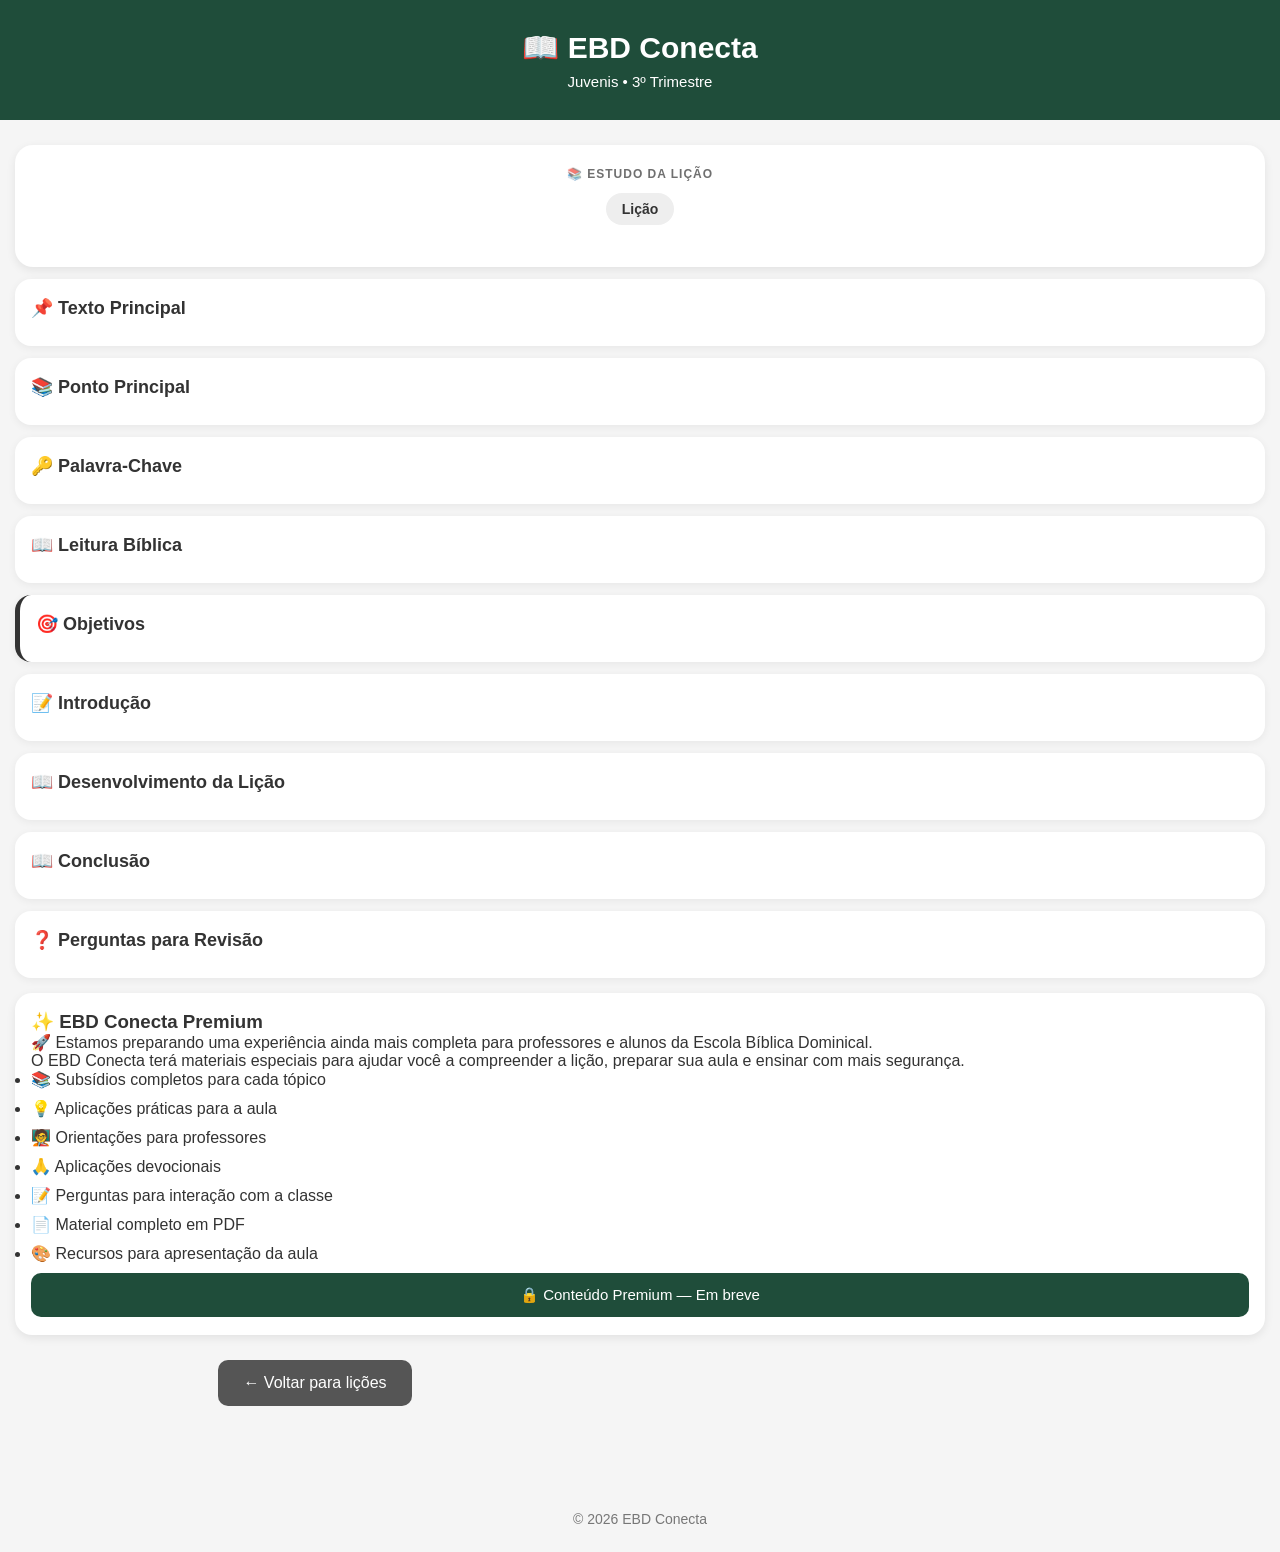
==== juvenis.html @ 4eb7d63c "Adiciona página exclusiva para Juvenis" ====
<!DOCTYPE html>
<html lang="pt-BR">

<head>

    <meta charset="UTF-8">

    <meta name="viewport"
          content="width=device-width, initial-scale=1.0">

    <title>EBD Conecta - Juvenis</title>

    <link rel="stylesheet" href="style.css">

</head>

<body>

<header>

    <h1>📖 EBD Conecta</h1>

    <p>
        <span id="classeLicao">Juvenis</span>
        •
        <span id="trimestreLicao">3º Trimestre</span>
    </p>

</header>

<main>

    <section class="cabecalho-licao">

        <div class="numero-destaque">

            <span id="numeroLicao">
                Lição
            </span>

        </div>

        <h2 id="tituloLicao">
        </h2>

    </section>


    <section class="bloco-licao">

        <h3 id="tituloTexto">
            📌 Texto Principal
        </h3>

        <p id="textoPrincipal"></p>

    </section>


    <section class="bloco-licao">

        <h3 id="tituloResumo">
            📚 Ponto Principal
        </h3>

        <p id="resumoLicao"></p>

    </section>


    <section class="bloco-licao">

        <h3>
            🔑 Palavra-Chave
        </h3>

        <p id="palavraChave"></p>

    </section>


    <section class="bloco-licao">

        <h3>
            📖 Leitura Bíblica
        </h3>

        <p id="leituraBiblica"></p>

    </section>


    <section class="bloco-licao">

        <h3>
            🎯 Objetivos
        </h3>

        <div id="objetivos"></div>

    </section>


    <section class="bloco-licao">

        <h3>
            📝 Introdução
        </h3>

        <p id="introducao"></p>

    </section>


    <section class="bloco-licao">

        <h3>
            📖 Desenvolvimento da Lição
        </h3>

        <div id="desenvolvimento"></div>

    </section>


    <section class="bloco-licao">

        <h3>
            📖 Conclusão
        </h3>

        <p id="conclusao"></p>

    </section>


    <section class="bloco-licao">

        <h3>
            ❓ Perguntas para Revisão
        </h3>

        <div id="perguntas"></div>

    </section>


    <section class="premium">

        <h3>
            ✨ EBD Conecta Premium
        </h3>

        <p>
            🚀 Estamos preparando uma experiência ainda mais completa
            para professores e alunos da Escola Bíblica Dominical.
        </p>

        <p>
            O EBD Conecta terá materiais especiais para ajudar você
            a compreender a lição, preparar sua aula e ensinar com
            mais segurança.
        </p>

        <ul>

            <li>📚 Subsídios completos para cada tópico</li>
            <li>💡 Aplicações práticas para a aula</li>
            <li>🧑‍🏫 Orientações para professores</li>
            <li>🙏 Aplicações devocionais</li>
            <li>📝 Perguntas para interação com a classe</li>
            <li>📄 Material completo em PDF</li>
            <li>🎨 Recursos para apresentação da aula</li>

        </ul>

        <button disabled>
            🔒 Conteúdo Premium — Em breve
        </button>

    </section>


    <div class="voltar">

        <button onclick="voltarListaLicoes()">
            ← Voltar para lições
        </button>

    </div>

</main>


<footer>

    <p>
        © 2026 EBD Conecta
    </p>

</footer>


<script src="dados-licoes.js"></script>


<script>

const parametros =
    new URLSearchParams(
        window.location.search
    );

const trimestre =
    parametros.get("trimestre");

const numero =
    parametros.get("licao");


const classe =
    "juvenis";


const licao =
    licoes[classe] &&
    licoes[classe][trimestre] &&
    licoes[classe][trimestre][numero];


if (!licao) {

    alert(
        "A lição não foi encontrada."
    );

} else {

    document.getElementById(
        "trimestreLicao"
    ).textContent =
        trimestre + "º Trimestre";


    document.getElementById(
        "numeroLicao"
    ).textContent =
        licao.numero || "Lição " + numero;


    document.getElementById(
        "tituloLicao"
    ).textContent =
        licao.titulo || "";


    document.getElementById(
        "textoPrincipal"
    ).textContent =
        licao.textoPrincipal || "";


    document.getElementById(
        "resumoLicao"
    ).textContent =
        licao.pontoPrincipal || "";


    document.getElementById(
        "palavraChave"
    ).textContent =
        licao.palavraChave || "";


    document.getElementById(
        "leituraBiblica"
    ).textContent =
        licao.leituraBiblica || "";


    const objetivos =
        document.getElementById(
            "objetivos"
        );

    objetivos.innerHTML = "";


    if (
        Array.isArray(licao.objetivos)
    ) {

        licao.objetivos.forEach(
            function(objetivo) {

                const p =
                    document.createElement("p");

                p.textContent =
                    objetivo;

                objetivos.appendChild(p);

            }
        );

    }


    document.getElementById(
        "introducao"
    ).textContent =
        licao.introducao || "";


    document.getElementById(
        "conclusao"
    ).textContent =
        licao.conclusao || "";


    const desenvolvimento =
        document.getElementById(
            "desenvolvimento"
        );

    desenvolvimento.innerHTML = "";


    if (
    Array.isArray(
        licao.desenvolvimento
    )
) {

    licao.desenvolvimento.forEach(
        function(secao) {

            const bloco =
                document.createElement("div");

            bloco.className =
                "topico-aprender";


            const tituloSecao =
                document.createElement("h3");

            tituloSecao.textContent =
                secao.titulo || "";

            bloco.appendChild(
                tituloSecao
            );


            if (secao.introducao) {

                const introducao =
                    document.createElement("p");

                introducao.textContent =
                    secao.introducao;

                bloco.appendChild(
                    introducao
                );

            }


            if (
                Array.isArray(
                    secao.topicos
                )
            ) {

                secao.topicos.forEach(
                    function(topico) {

                        const divTopico =
                            document.createElement("div");

                        divTopico.className =
                            "topico-aprender";


                        const tituloTopico =
                            document.createElement("h4");

                        tituloTopico.textContent =
                            topico.titulo || "";

                        divTopico.appendChild(
                            tituloTopico
                        );


                        if (topico.texto) {

                            const texto =
                                document.createElement("p");

                            texto.textContent =
                                topico.texto;

                            divTopico.appendChild(
                                texto
                            );

                        }


                        if (topico.aplicacao) {

                            const aplicacao =
                                document.createElement("p");

                            aplicacao.textContent =
                                "🎯 Aplicação: " +
                                topico.aplicacao;

                            divTopico.appendChild(
                                aplicacao
                            );

                        }


                        if (topico.destaque) {

                            const destaque =
                                document.createElement("p");

                            destaque.textContent =
                                "💡 " +
                                topico.destaque;

                            divTopico.appendChild(
                                destaque
                            );

                        }


                        bloco.appendChild(
                            divTopico
                        );

                    }
                );

            }


            desenvolvimento.appendChild(
                bloco
            );

        }
    );

    }


    const perguntas =
        document.getElementById(
            "perguntas"
        );

    perguntas.innerHTML = "";


    if (
        Array.isArray(licao.perguntas)
    ) {

        licao.perguntas.forEach(
            function(pergunta) {

                const div =
                    document.createElement("div");

                div.className =
                    "topico-aprender";


                const p =
                    document.createElement("p");

                p.textContent =
                    "❓ " +
                    pergunta.pergunta;

                div.appendChild(p);


                if (pergunta.resposta) {

                    const resposta =
                        document.createElement("p");

                    resposta.textContent =
                        "💡 " +
                        pergunta.resposta;

                    div.appendChild(
                        resposta
                    );

                }


                perguntas.appendChild(
                    div
                );

            }
        );

    }

}


function voltarListaLicoes() {

    window.location.href =
        "lista-licoes.html";

}

</script>


</body>

</html>
---- style.css ----
* {
    box-sizing: border-box;
    margin: 0;
    padding: 0;
}

body {
    font-family: Arial, sans-serif;
    background: #f5f5f5;
    color: #333;
}

header {
    background: #1f4d3a;
    color: white;
    text-align: center;
    padding: 30px 20px;
}

header h1 {
    font-size: 30px;
    margin-bottom: 8px;
}

header p {
    font-size: 15px;
}

main {
    padding: 25px 15px;
}

.boas-vindas {
    background: white;
    max-width: 600px;
    margin: auto;
    padding: 30px 20px;
    border-radius: 15px;
    text-align: center;
    box-shadow: 0 3px 10px rgba(0,0,0,0.08);
}

.boas-vindas h2 {
    margin-bottom: 15px;
}

.boas-vindas p {
    line-height: 1.6;
    margin-bottom: 25px;
}

button {
    border: none;
    background: #1f4d3a;
    color: white;
    padding: 14px 25px;
    border-radius: 10px;
    font-size: 16px;
    cursor: pointer;
}

button:hover {
    opacity: 0.9;
}

footer {
    text-align: center;
    padding: 25px;
    margin-top: 30px;
    color: #777;
    font-size: 14px;
}
.titulo-pagina {
    max-width: 600px;
    margin: 0 auto 25px;
    text-align: center;
}

.titulo-pagina h2 {
    margin-bottom: 10px;
}

.titulo-pagina p {
    color: #666;
    line-height: 1.5;
}


.classes {
    max-width: 600px;
    margin: auto;

    display: grid;
    grid-template-columns: 1fr 1fr;

    gap: 15px;
}


.card-classe {
    background: white;

    padding: 25px 15px;

    border-radius: 15px;

    text-align: center;

    box-shadow: 0 3px 10px rgba(0,0,0,0.08);
}


.icone {
    font-size: 40px;
    margin-bottom: 10px;
}


.card-classe h3 {
    margin-bottom: 8px;
}


.card-classe p {
    font-size: 14px;

    color: #666;

    line-height: 1.4;

    margin-bottom: 18px;
}


.card-classe button {
    font-size: 14px;

    padding: 10px 15px;
}


.voltar {
    max-width: 600px;

    margin: 25px auto 0;

    text-align: center;
}


.voltar button {
    background: #555;
}


@media (max-width: 450px) {

    .classes {
        grid-template-columns: 1fr;
    }

}
.lista-licoes {
    max-width: 600px;
    margin: auto;

    display: flex;
    flex-direction: column;

    gap: 12px;
}


.card-licao {
    background: white;

    padding: 15px;

    border-radius: 14px;

    display: flex;
    align-items: center;

    gap: 15px;

    box-shadow: 0 3px 10px rgba(0,0,0,0.07);
}


.numero-licao {
    min-width: 50px;
    height: 50px;

    border-radius: 12px;

    background: #1f4d3a;
    color: white;

    display: flex;
    align-items: center;
    justify-content: center;

    font-size: 18px;
    font-weight: bold;
}


.info-licao {
    flex: 1;
}


.info-licao h3 {
    margin-bottom: 5px;
}


.info-licao p {
    color: #777;
    font-size: 13px;
}


.card-licao button {
    padding: 9px 12px;
    font-size: 13px;
}


@media (max-width: 450px) {

    .card-licao {
        padding: 12px;
    }

    .numero-licao {
        min-width: 45px;
        height: 45px;
    }

}
.conteudo-licao {
    max-width: 700px;
    margin: auto;
}


.identificacao-licao {
    background: white;

    padding: 25px 20px;

    border-radius: 15px;

    margin-bottom: 18px;

    text-align: center;

    box-shadow: 0 3px 10px rgba(0,0,0,0.07);
}


.identificacao-licao span {
    display: inline-block;

    background: #1f4d3a;

    color: white;

    padding: 7px 14px;

    border-radius: 20px;

    font-size: 13px;

    margin-bottom: 12px;
}


.identificacao-licao h2 {
    line-height: 1.4;
}


.bloco-licao {
    background: white;

    padding: 22px 20px;

    border-radius: 15px;

    margin-bottom: 15px;

    box-shadow: 0 3px 10px rgba(0,0,0,0.06);
}


.bloco-licao h3 {
    margin-bottom: 15px;
}


.bloco-licao p {
    line-height: 1.7;

    color: #444;
}


.bloco-licao ul,
.bloco-licao ol {
    padding-left: 25px;

    line-height: 1.7;

    color: #444;
}


.bloco-licao li {
    margin-bottom: 8px;
}


@media (max-width: 450px) {

    .conteudo-licao {
        width: 100%;
    }

    .bloco-licao {
        padding: 18px 15px;
    }

}
/* ================================
VISUAL DA PÁGINA DA LIÇÃO
EBD CONECTA
================================ */

.cabecalho-licao {
background: white;
padding: 25px 20px;
margin-bottom: 18px;
border-radius: 16px;
text-align: center;
box-shadow: 0 3px 10px rgba(0,0,0,0.08);
}

.numero-destaque {
display: inline-block;
background: #eeeeee;
padding: 8px 16px;
border-radius: 20px;
font-weight: bold;
margin-bottom: 12px;
}

.cabecalho-licao h2 {
margin: 5px 0 0;
font-size: 24px;
line-height: 1.3;
}

.bloco-licao {
background: white;
padding: 20px;
margin-bottom: 15px;
border-radius: 14px;
box-shadow: 0 2px 8px rgba(0,0,0,0.06);
}

.bloco-licao h3 {
margin-top: 0;
margin-bottom: 12px;
font-size: 19px;
}

.bloco-licao p {
line-height: 1.7;
font-size: 16px;
}

#objetivos p {
margin: 10px 0;
padding-left: 5px;
}

#desenvolvimento h4 {
margin-top: 28px;
margin-bottom: 14px;
font-size: 20px;
}

#desenvolvimento h5 {
margin-top: 20px;
margin-bottom: 8px;
font-size: 17px;
}

#desenvolvimento p {
line-height: 1.7;
}

.pergunta {
background: #f5f5f5;
padding: 15px;
margin-bottom: 12px;
border-radius: 12px;
}

.pergunta strong {
display: block;
margin-bottom: 8px;
}

.pergunta p {
line-height: 1.6;
}

.premium {
background: white;
padding: 22px;
margin-top: 20px;
border-radius: 16px;
box-shadow: 0 3px 10px rgba(0,0,0,0.08);
}

.premium h3 {
margin-top: 0;
}

.premium li {
margin-bottom: 10px;
}

.premium button {
width: 100%;
padding: 13px;
border: none;
border-radius: 10px;
font-size: 15px;
}

.voltar {
text-align: center;
margin: 25px 0;
}
/* =================================
ORGANIZAÇÃO DO DESENVOLVIMENTO
EBD CONECTA
================================= */

#desenvolvimento h4 {
background: #eeeeee;
padding: 14px 15px;
border-radius: 10px;
margin-top: 30px;
margin-bottom: 18px;
line-height: 1.4;
}

#desenvolvimento h5 {
margin-top: 22px;
margin-bottom: 10px;
line-height: 1.4;
}

#desenvolvimento h5::before {
content: "▸ ";
}

#desenvolvimento p {
margin-bottom: 16px;
line-height: 1.75;
text-align: left;
}

#desenvolvimento p strong {
font-weight: bold;
}
/* =================================
DESTAQUE DA LIÇÃO
EBD CONECTA
================================= */

.cabecalho-licao {
position: relative;
overflow: hidden;
}

.cabecalho-licao::before {
content: "📚 ESTUDO DA LIÇÃO";
display: block;
font-size: 12px;
font-weight: bold;
letter-spacing: 1px;
margin-bottom: 12px;
opacity: 0.7;
}

.cabecalho-licao h2 {
font-size: 25px;
margin-bottom: 8px;
}

.numero-destaque {
font-size: 14px;
}

/* Destaque do ponto principal */

.bloco-licao:has(#pontoPrincipal) {
border-left: 5px solid;
}

/* Destaque dos objetivos */

.bloco-licao:has(#objetivos) {
border-left: 5px solid;
}
/* =========================================
   NOVO VISUAL — LIÇÃO DOS JUNIORES
   EBD CONECTA
========================================= */

/* Diminui os espaços exagerados entre os tópicos */
#desenvolvimento h4 {
    margin-top: 18px;
    margin-bottom: 10px;
    padding: 11px 13px;
}

#desenvolvimento h5 {
    margin-top: 14px;
    margin-bottom: 7px;
}

#desenvolvimento p {
    margin-bottom: 10px;
    line-height: 1.6;
}

/* Deixa os blocos mais compactos */
.bloco-licao {
    padding: 18px 16px;
    margin-bottom: 12px;
    border-radius: 16px;
}

/* Cabeçalho da lição */
.cabecalho-licao {
    padding: 22px 17px;
    margin-bottom: 12px;
    border-radius: 18px;
}

.cabecalho-licao h2 {
    font-size: 23px;
    line-height: 1.3;
}

/* Títulos dos blocos */
.bloco-licao h3 {
    font-size: 18px;
    margin-bottom: 9px;
}

/* Texto */
.bloco-licao p {
    font-size: 15.5px;
    line-height: 1.6;
}

/* Perguntas de revisão */
.pergunta {
    padding: 13px;
    margin-bottom: 9px;
    border-radius: 13px;
}

/* Premium */
.premium {
    padding: 18px 16px;
    margin-top: 15px;
    border-radius: 17px;
}

/* Melhor aproveitamento da tela no celular */
@media (max-width: 450px) {

    main {
        padding: 15px 10px;
    }

    .conteudo-licao {
        width: 100%;
    }

    .bloco-licao {
        padding: 16px 14px;
        margin-bottom: 10px;
    }

    #desenvolvimento h4 {
        margin-top: 14px;
        margin-bottom: 8px;
    }

    #desenvolvimento h5 {
        margin-top: 11px;
        margin-bottom: 6px;
    }

    #desenvolvimento p {
        margin-bottom: 8px;
    }
}
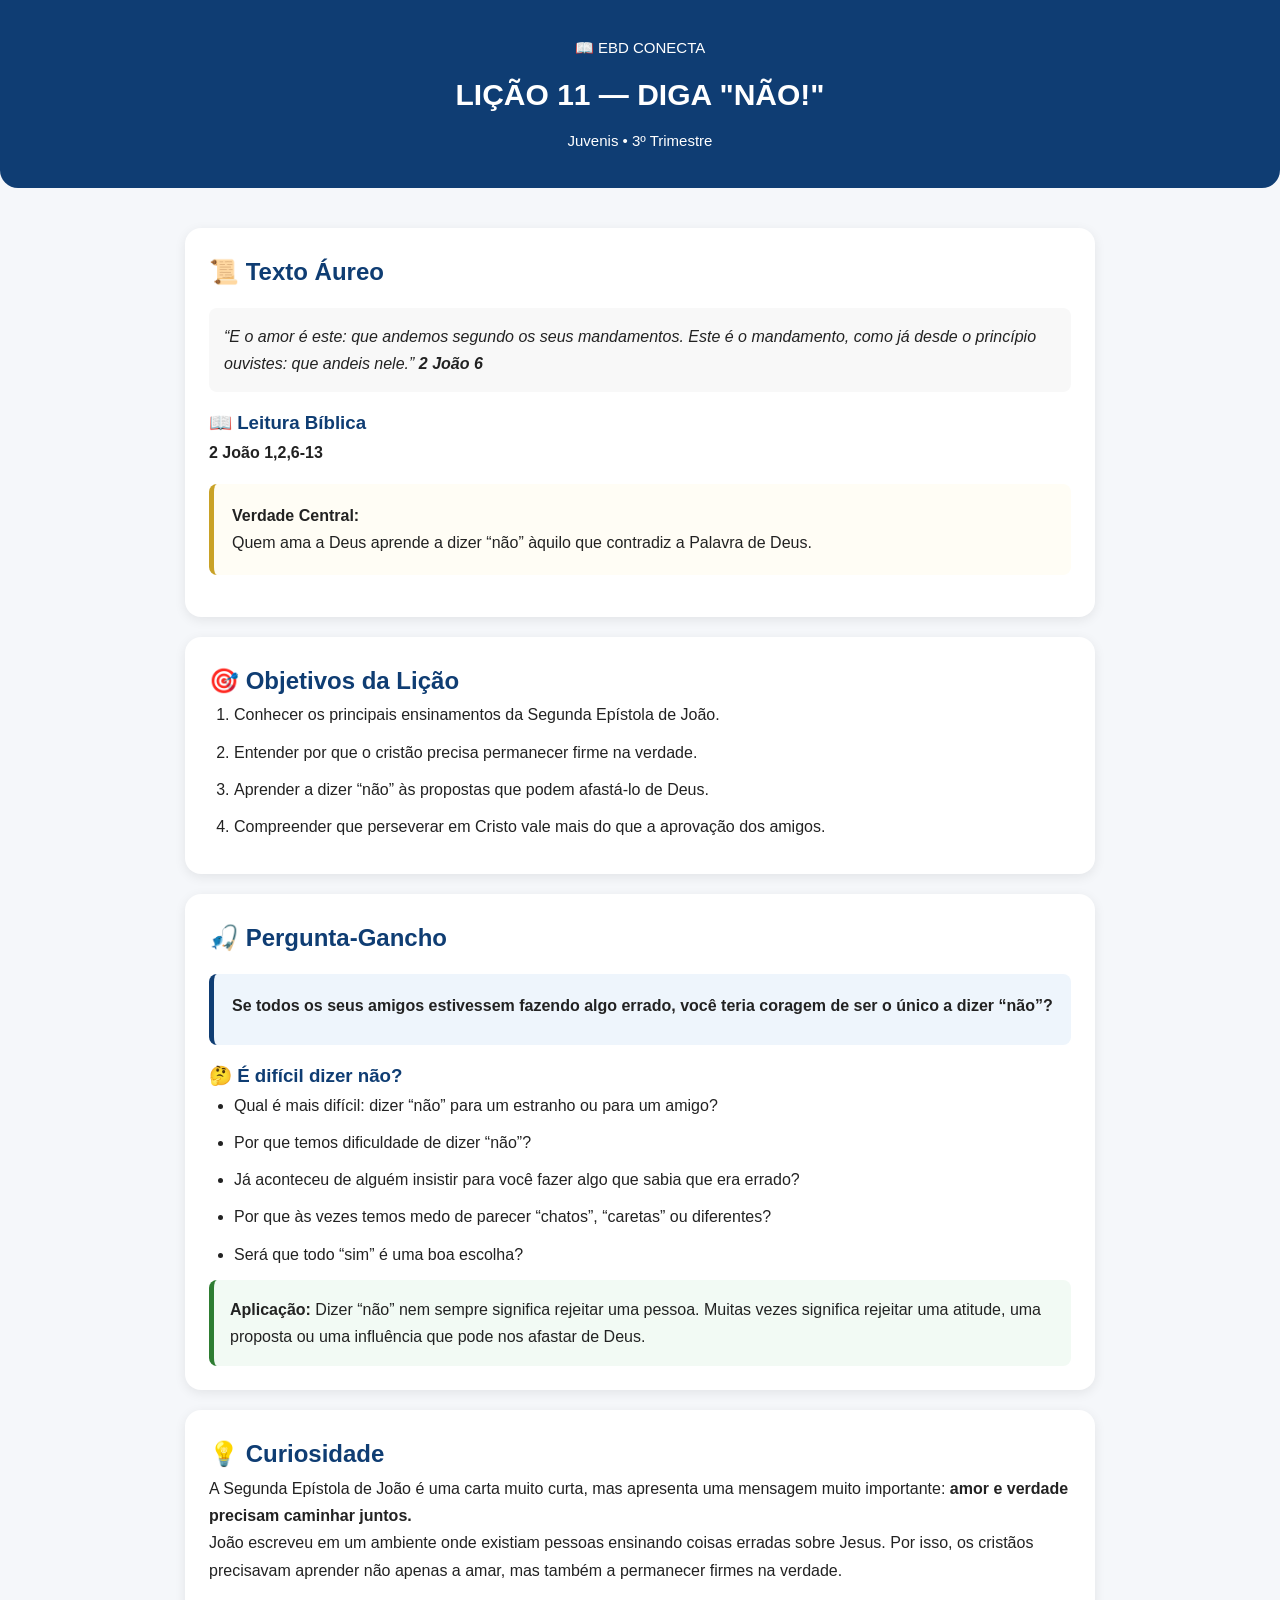
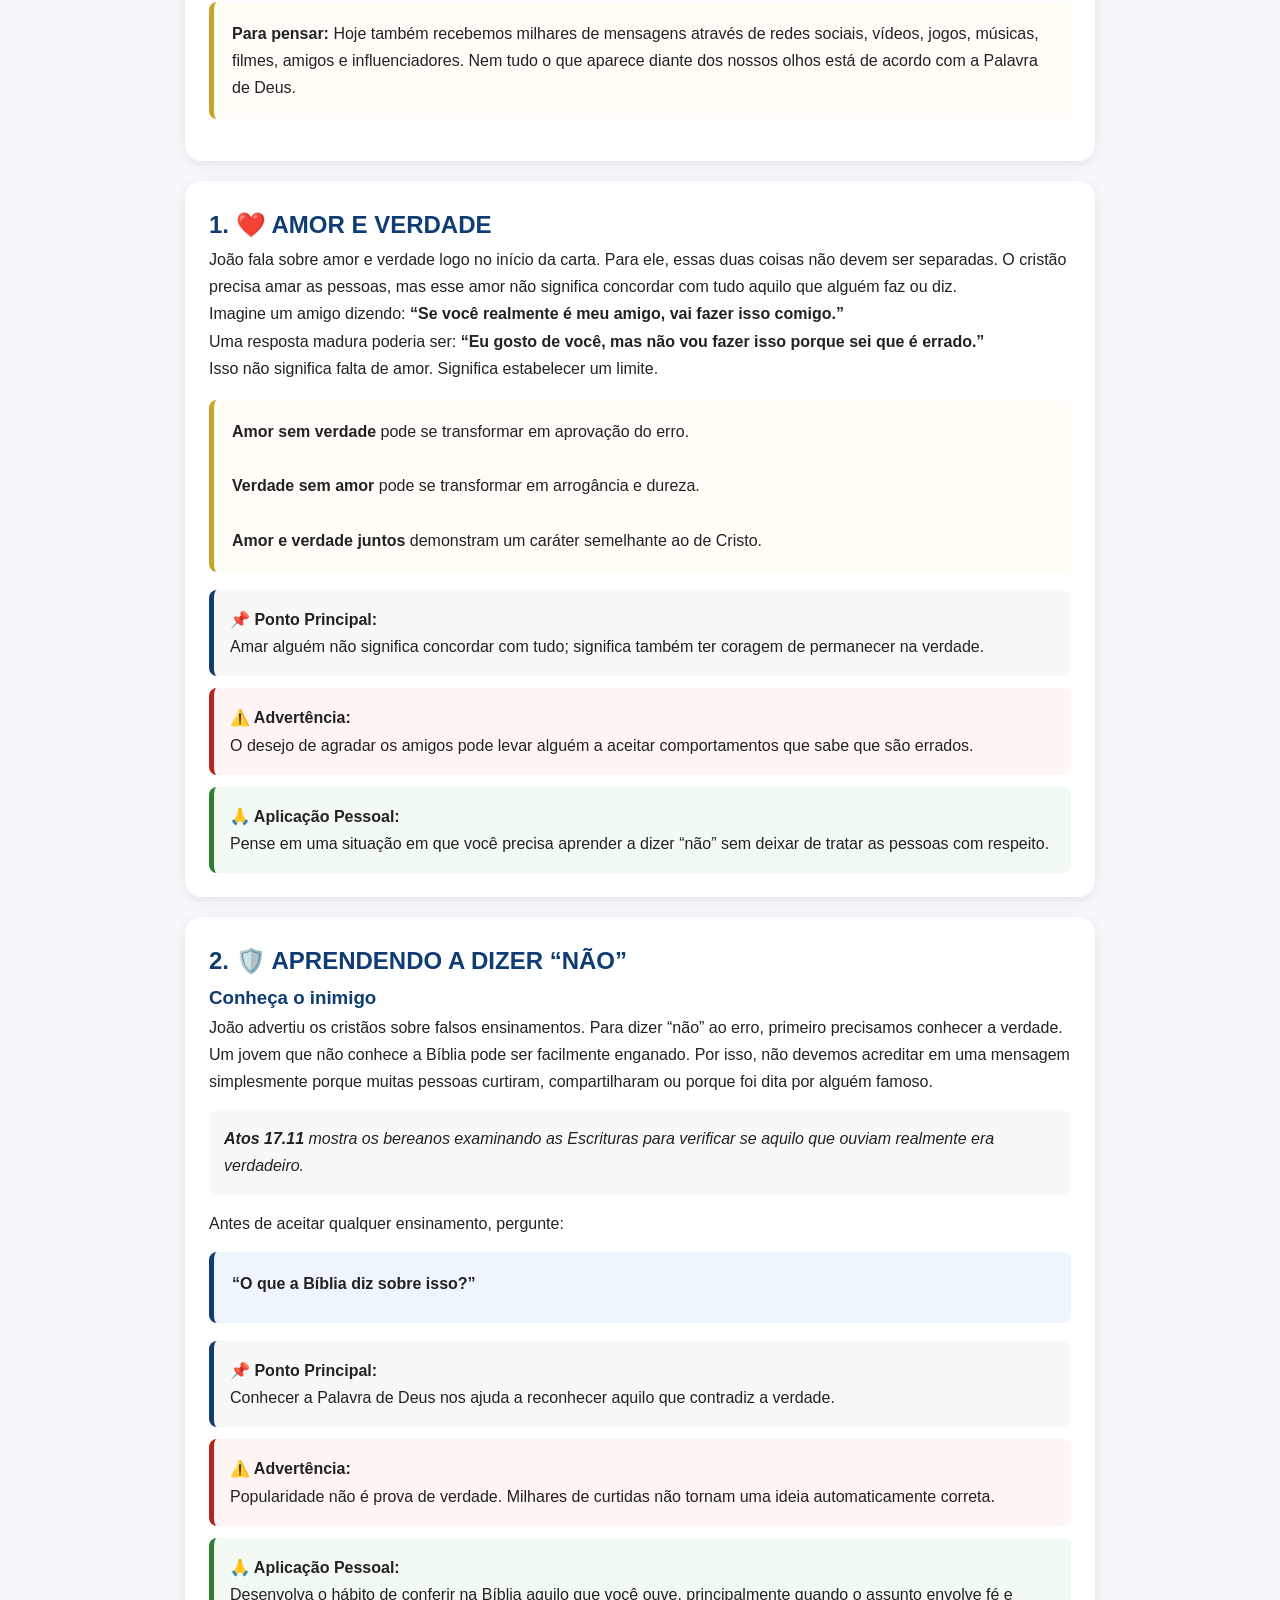
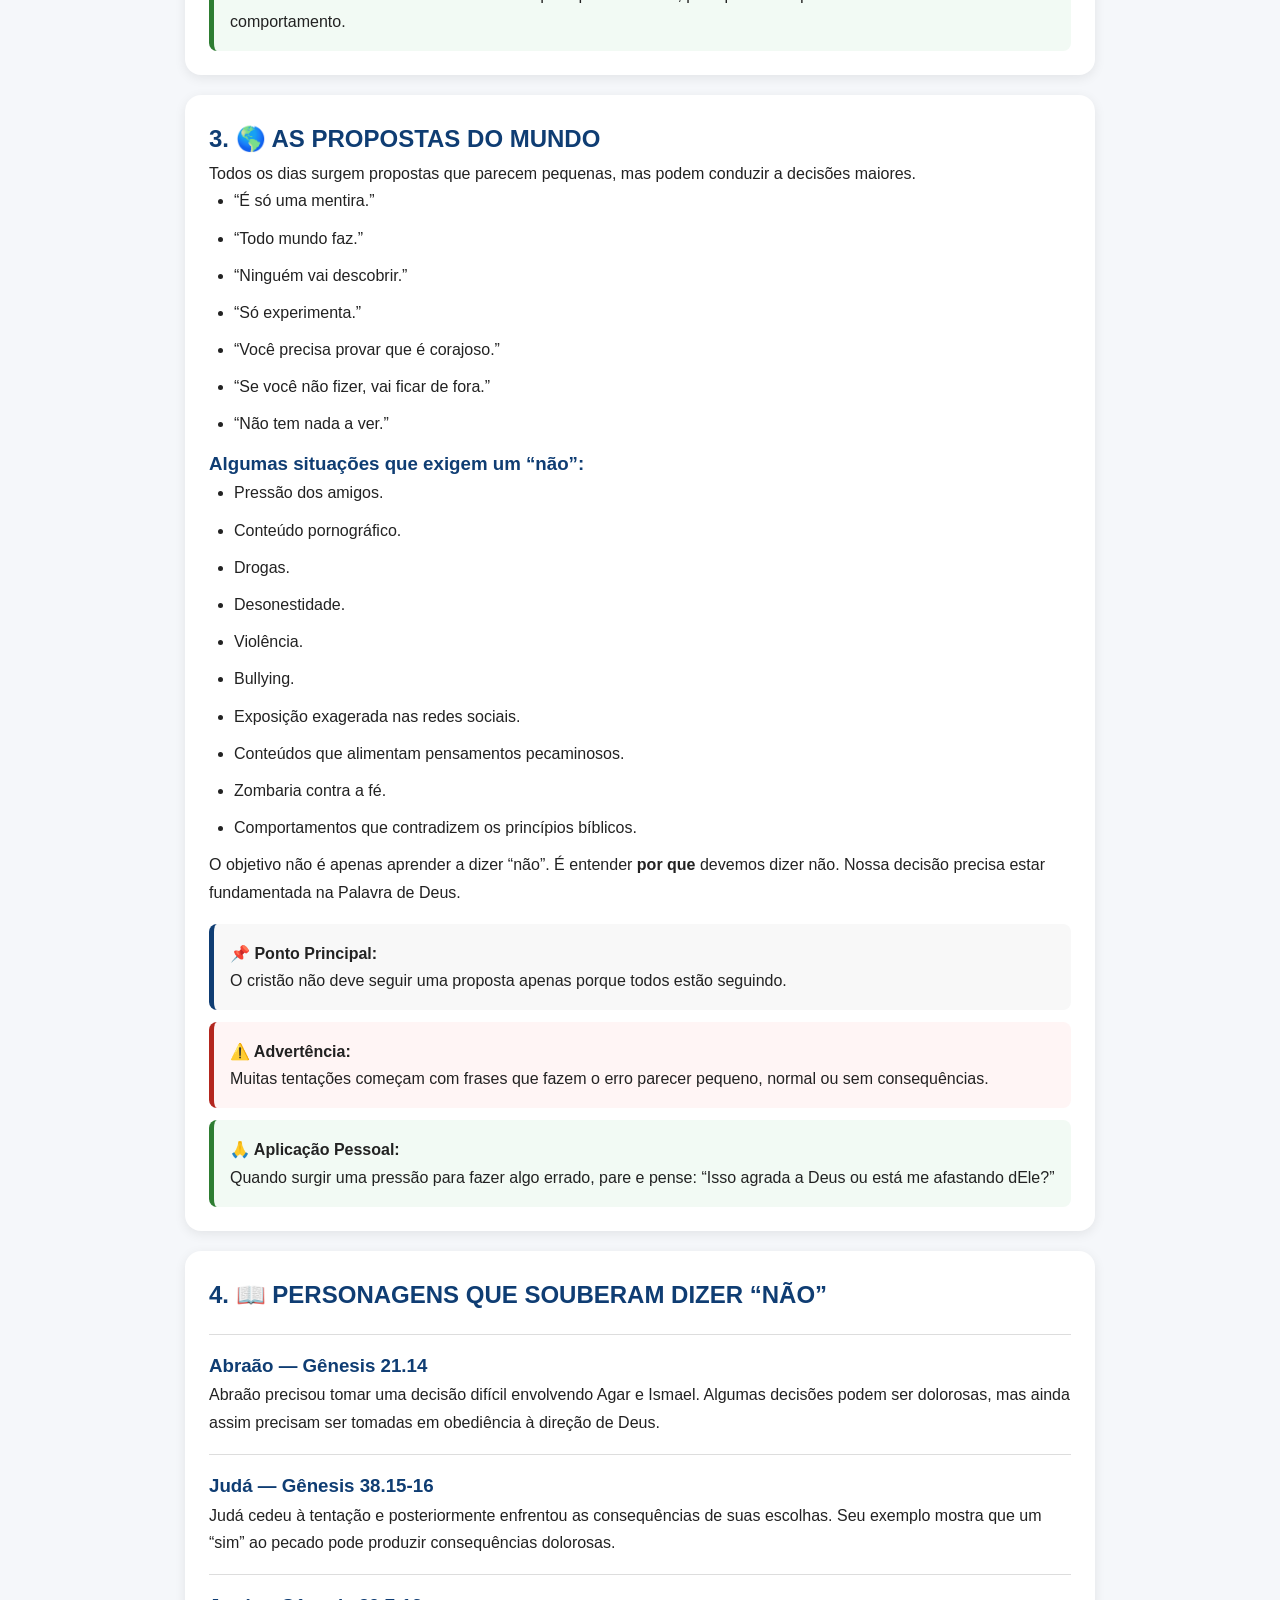
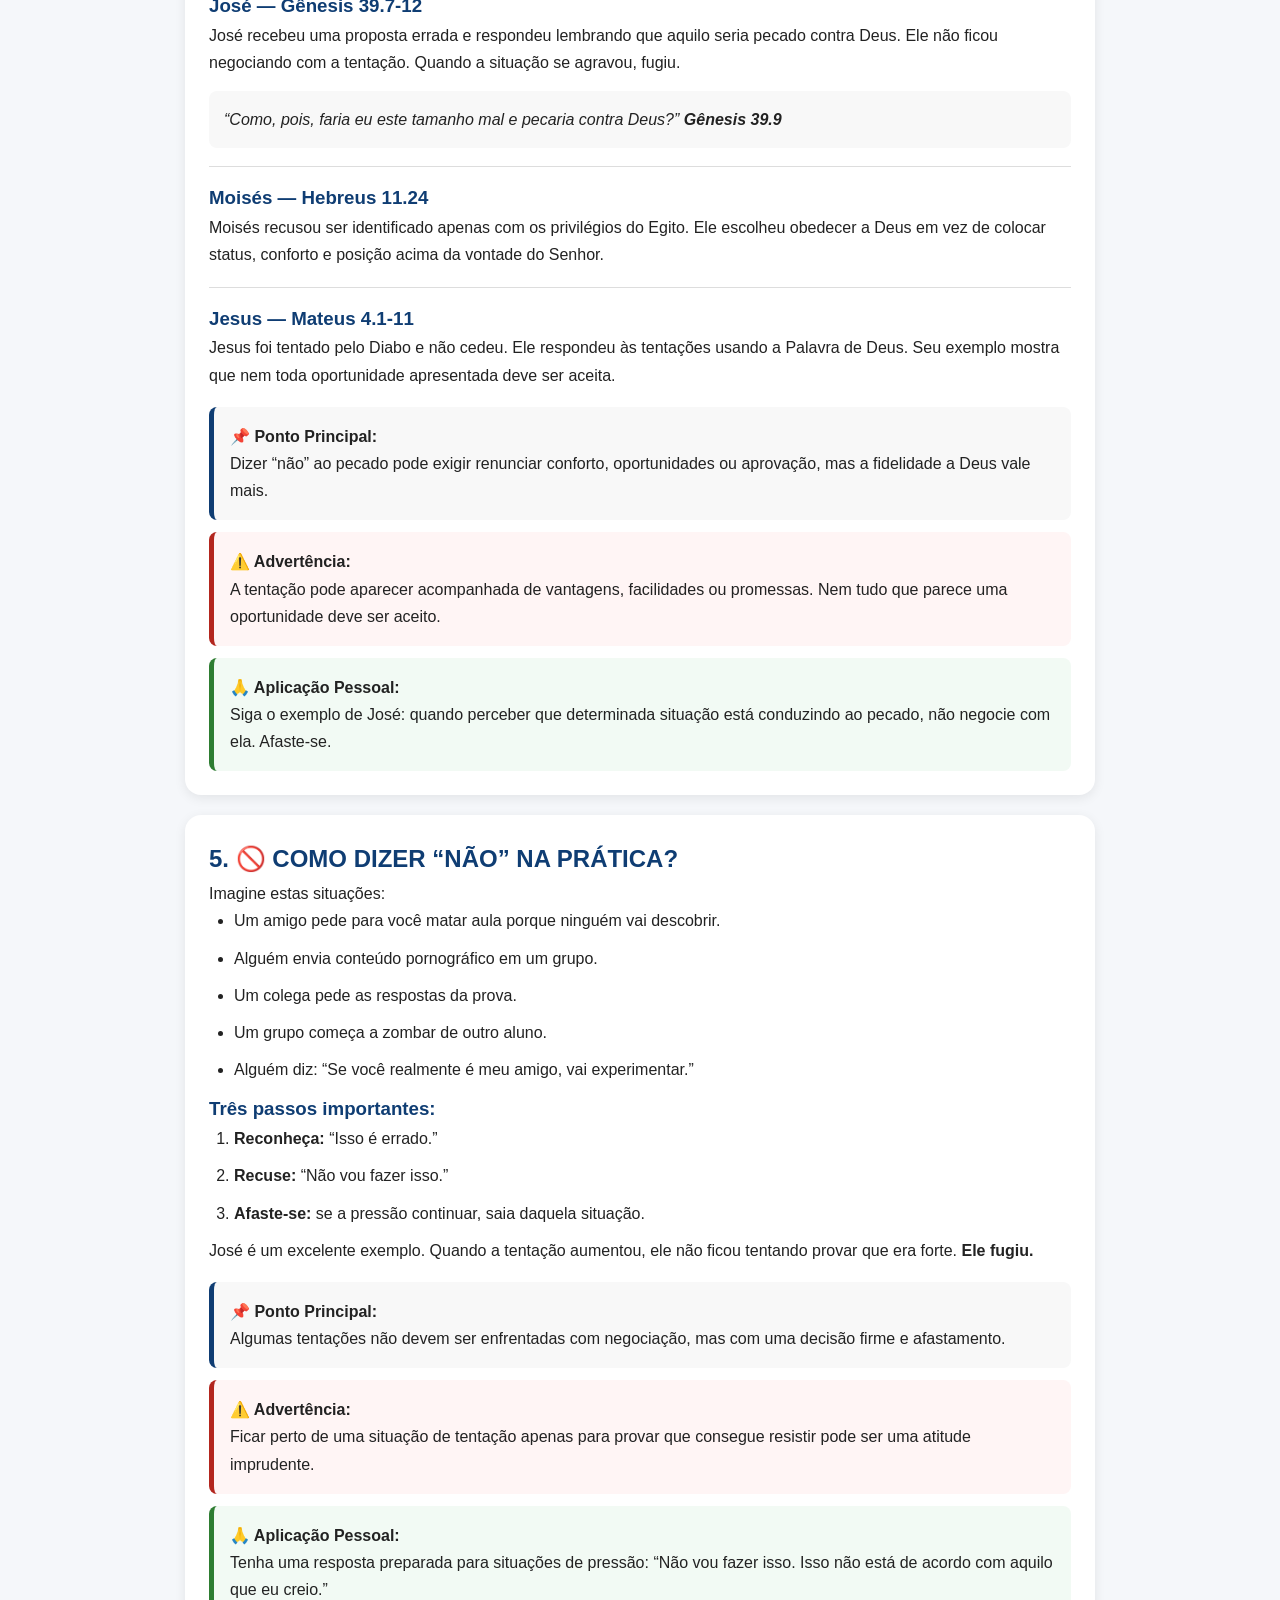
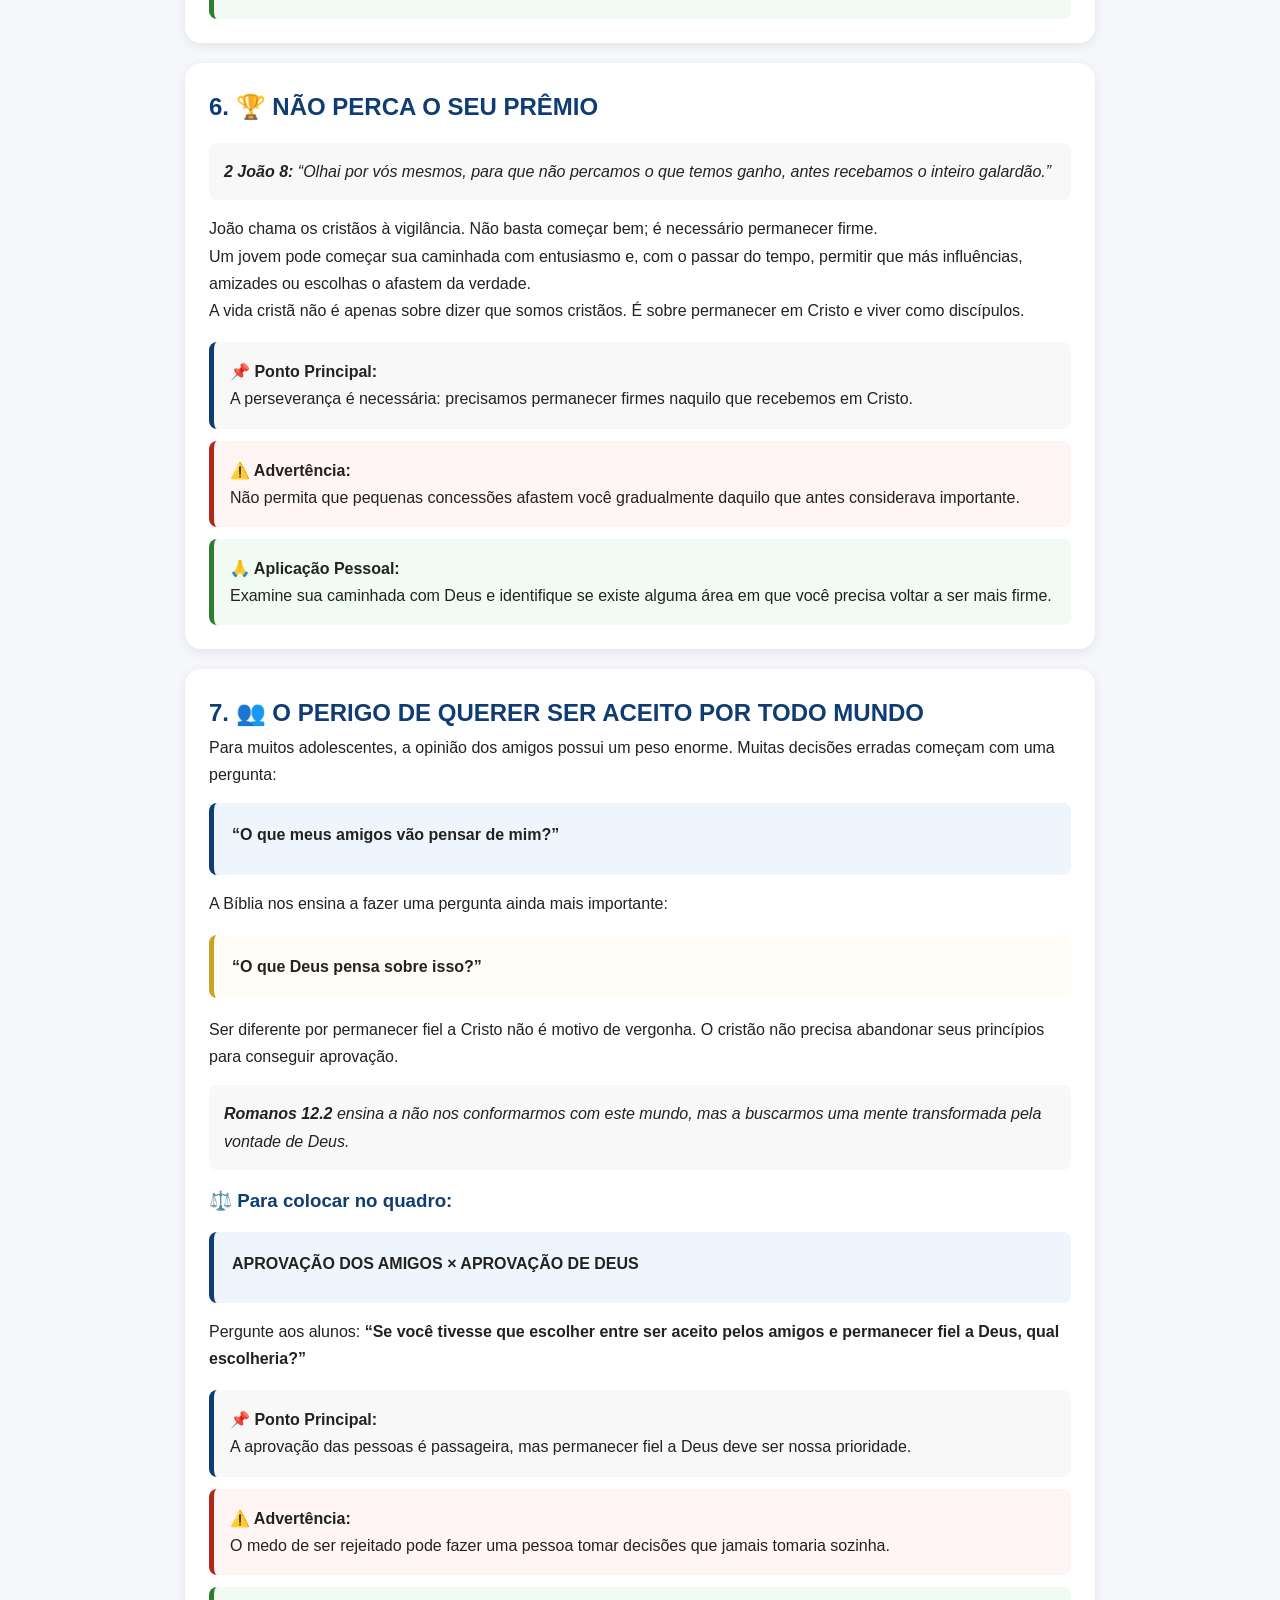
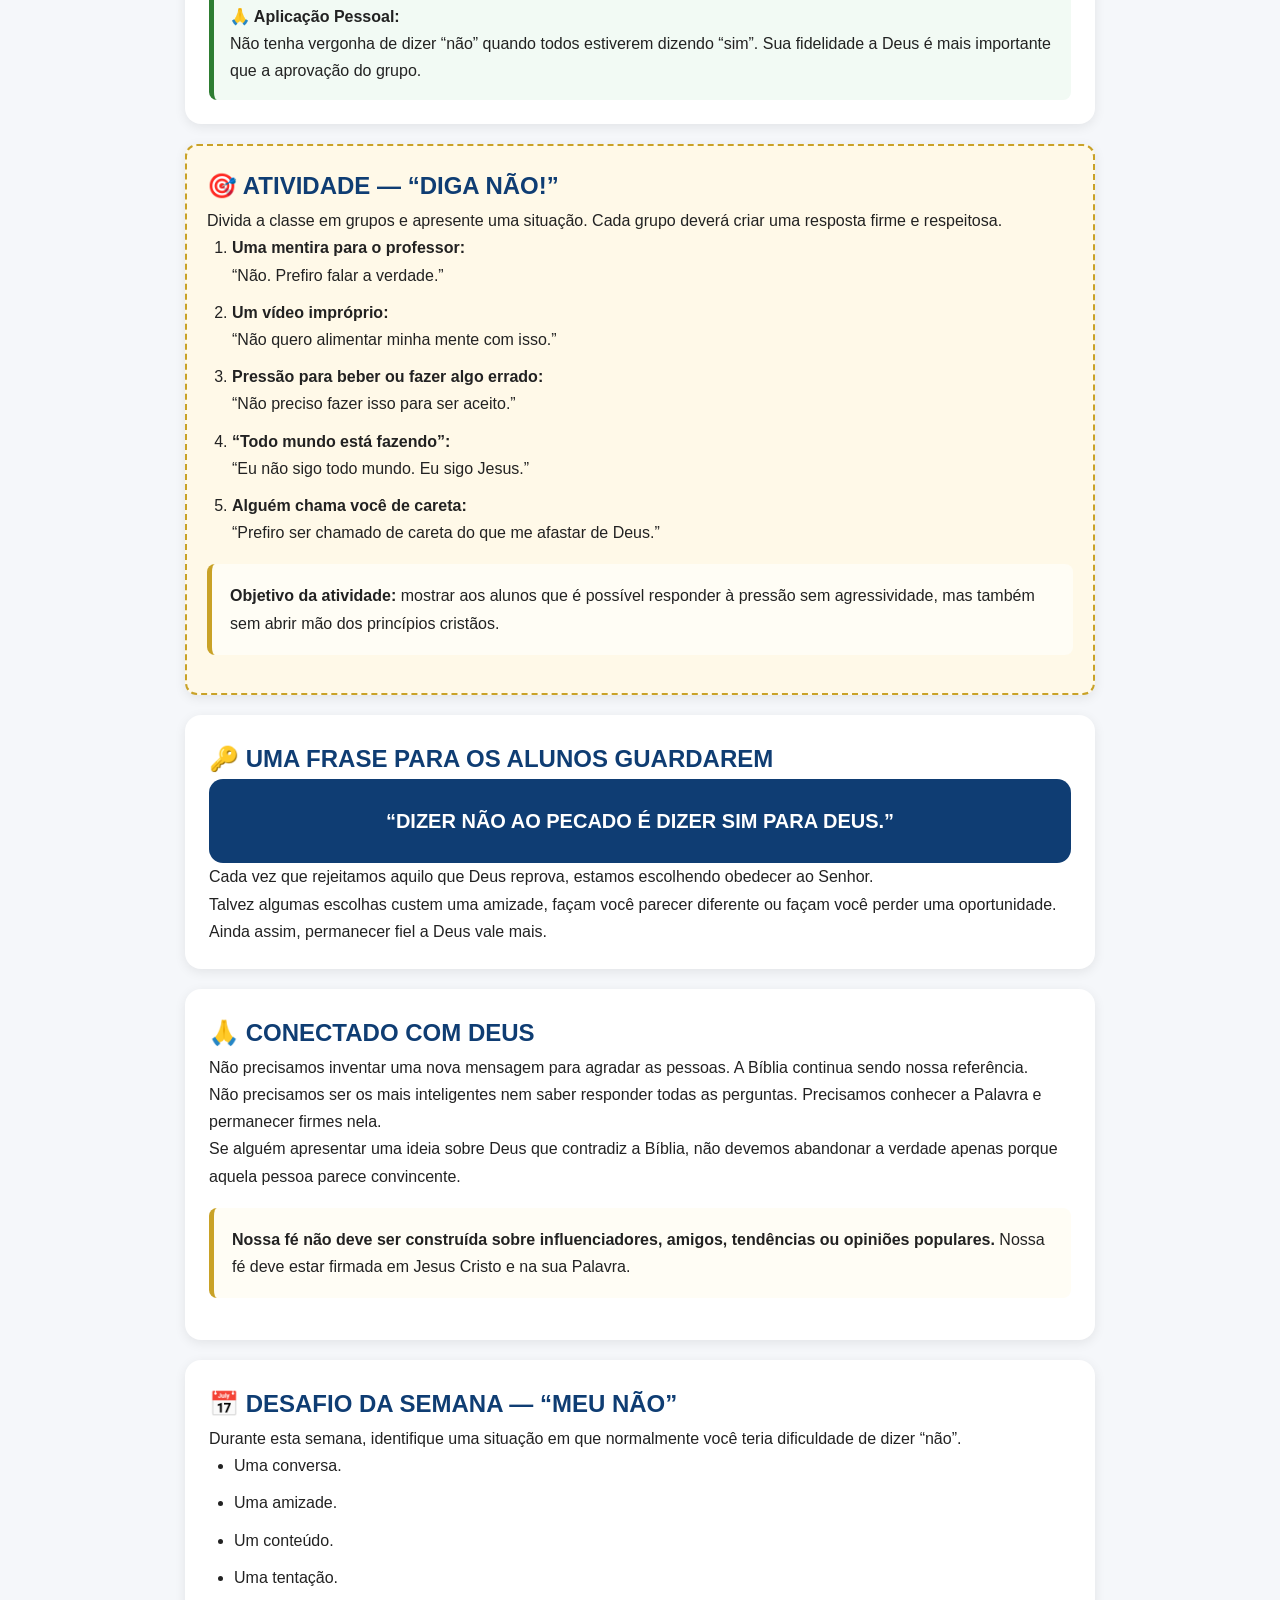
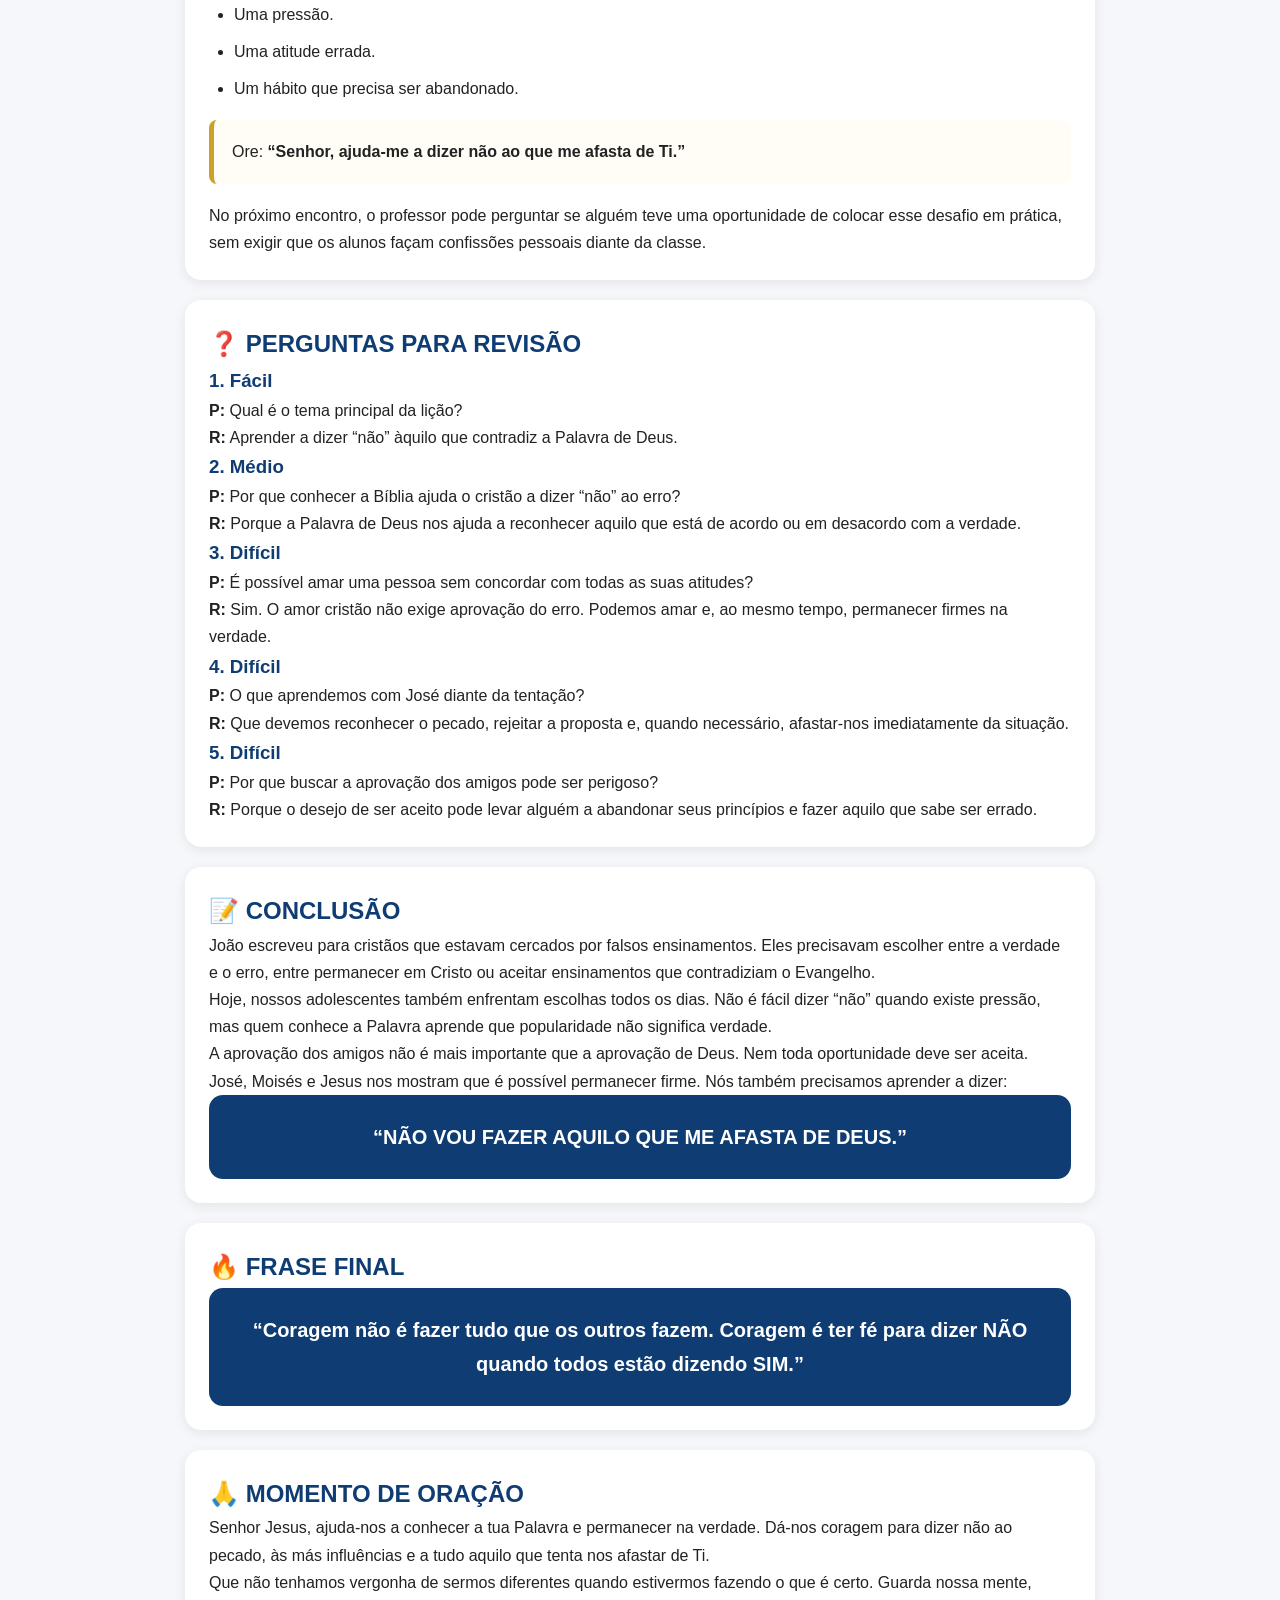
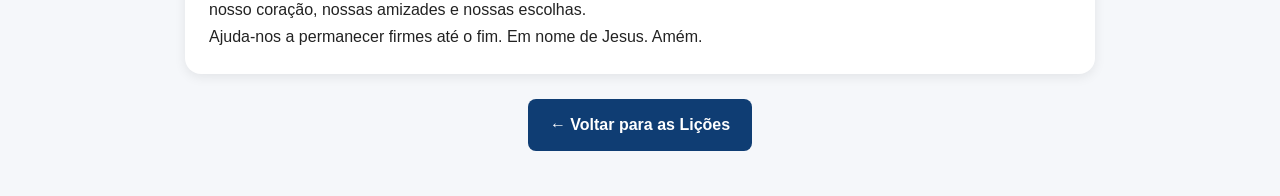
==== commit 2d0bc131: "Reconstrói Lição 11 dos Juvenis" ====
--- a/juvenis.html
+++ b/juvenis.html
@@ -1,538 +1,867 @@
 <!DOCTYPE html>
 <html lang="pt-BR">
-
 <head>
-
     <meta charset="UTF-8">
-
-    <meta name="viewport"
-          content="width=device-width, initial-scale=1.0">
-
-    <title>EBD Conecta - Juvenis</title>
+    <meta name="viewport" content="width=device-width, initial-scale=1.0">
+
+    <title>Lição 11 — Diga "Não!" | EBD Conecta</title>
 
     <link rel="stylesheet" href="style.css">
 
+    <style>
+        body {
+            margin: 0;
+            font-family: Arial, sans-serif;
+            background: #f5f7fa;
+            color: #222;
+            line-height: 1.7;
+        }
+
+        .container {
+            max-width: 950px;
+            margin: auto;
+            padding: 20px;
+        }
+
+        .cabecalho {
+            background: #0F3D73;
+            color: white;
+            padding: 30px 20px;
+            border-radius: 0 0 18px 18px;
+            text-align: center;
+        }
+
+        .cabecalho h1 {
+            margin: 8px 0;
+            font-size: 30px;
+        }
+
+        .cabecalho p {
+            margin: 5px 0;
+        }
+
+        .cartao {
+            background: white;
+            margin: 20px 0;
+            padding: 24px;
+            border-radius: 16px;
+            box-shadow: 0 3px 12px rgba(0,0,0,0.08);
+        }
+
+        .cartao h2 {
+            color: #0F3D73;
+            margin-top: 0;
+        }
+
+        .cartao h3 {
+            color: #0F3D73;
+        }
+
+        .destaque {
+            border-left: 5px solid #C9A227;
+            background: #fffdf5;
+            padding: 18px;
+            margin: 18px 0;
+            border-radius: 8px;
+        }
+
+        .pergunta {
+            background: #eef5fc;
+            border-left: 5px solid #0F3D73;
+            padding: 18px;
+            border-radius: 8px;
+            margin: 15px 0;
+        }
+
+        .principal {
+            background: #f8f8f8;
+            border-left: 5px solid #0F3D73;
+            padding: 16px;
+            margin-top: 18px;
+            border-radius: 8px;
+        }
+
+        .advertencia {
+            background: #fff5f5;
+            border-left: 5px solid #b3261e;
+            padding: 16px;
+            margin-top: 12px;
+            border-radius: 8px;
+        }
+
+        .aplicacao {
+            background: #f2faf4;
+            border-left: 5px solid #2e7d32;
+            padding: 16px;
+            margin-top: 12px;
+            border-radius: 8px;
+        }
+
+        .versiculo {
+            font-style: italic;
+            background: #f8f8f8;
+            padding: 15px;
+            border-radius: 8px;
+            margin: 15px 0;
+        }
+
+        .lista {
+            padding-left: 25px;
+        }
+
+        .lista li {
+            margin-bottom: 10px;
+        }
+
+        .personagem {
+            border-top: 1px solid #ddd;
+            padding-top: 15px;
+            margin-top: 18px;
+        }
+
+        .atividade {
+            background: #fff9e8;
+            border: 2px dashed #C9A227;
+            padding: 20px;
+            border-radius: 12px;
+        }
+
+        .frase-final {
+            background: #0F3D73;
+            color: white;
+            text-align: center;
+            padding: 25px;
+            border-radius: 14px;
+            font-size: 20px;
+            font-weight: bold;
+        }
+
+        .botao-voltar {
+            display: block;
+            width: fit-content;
+            margin: 25px auto;
+            background: #0F3D73;
+            color: white;
+            padding: 12px 22px;
+            border-radius: 8px;
+            text-decoration: none;
+            font-weight: bold;
+        }
+
+        .botao-voltar:hover {
+            opacity: 0.9;
+        }
+    </style>
 </head>
 
 <body>
 
-<header>
-
-    <h1>📖 EBD Conecta</h1>
-
-    <p>
-        <span id="classeLicao">Juvenis</span>
-        •
-        <span id="trimestreLicao">3º Trimestre</span>
-    </p>
-
+<header class="cabecalho">
+    <p>📖 EBD CONECTA</p>
+    <h1>LIÇÃO 11 — DIGA "NÃO!"</h1>
+    <p>Juvenis • 3º Trimestre</p>
 </header>
 
-<main>
-
-    <section class="cabecalho-licao">
-
-        <div class="numero-destaque">
-
-            <span id="numeroLicao">
-                Lição
-            </span>
-
-        </div>
-
-        <h2 id="tituloLicao">
-        </h2>
-
-    </section>
-
-
-    <section class="bloco-licao">
-
-        <h3 id="tituloTexto">
-            📌 Texto Principal
-        </h3>
-
-        <p id="textoPrincipal"></p>
-
-    </section>
-
-
-    <section class="bloco-licao">
-
-        <h3 id="tituloResumo">
-            📚 Ponto Principal
-        </h3>
-
-        <p id="resumoLicao"></p>
-
-    </section>
-
-
-    <section class="bloco-licao">
-
-        <h3>
-            🔑 Palavra-Chave
-        </h3>
-
-        <p id="palavraChave"></p>
-
-    </section>
-
-
-    <section class="bloco-licao">
-
-        <h3>
-            📖 Leitura Bíblica
-        </h3>
-
-        <p id="leituraBiblica"></p>
-
-    </section>
-
-
-    <section class="bloco-licao">
-
-        <h3>
-            🎯 Objetivos
-        </h3>
-
-        <div id="objetivos"></div>
-
-    </section>
-
-
-    <section class="bloco-licao">
-
-        <h3>
-            📝 Introdução
-        </h3>
-
-        <p id="introducao"></p>
-
-    </section>
-
-
-    <section class="bloco-licao">
-
-        <h3>
-            📖 Desenvolvimento da Lição
-        </h3>
-
-        <div id="desenvolvimento"></div>
-
-    </section>
-
-
-    <section class="bloco-licao">
-
-        <h3>
-            📖 Conclusão
-        </h3>
-
-        <p id="conclusao"></p>
-
-    </section>
-
-
-    <section class="bloco-licao">
-
-        <h3>
-            ❓ Perguntas para Revisão
-        </h3>
-
-        <div id="perguntas"></div>
-
-    </section>
-
-
-    <section class="premium">
-
-        <h3>
-            ✨ EBD Conecta Premium
-        </h3>
-
-        <p>
-            🚀 Estamos preparando uma experiência ainda mais completa
-            para professores e alunos da Escola Bíblica Dominical.
-        </p>
-
-        <p>
-            O EBD Conecta terá materiais especiais para ajudar você
-            a compreender a lição, preparar sua aula e ensinar com
-            mais segurança.
-        </p>
-
-        <ul>
-
-            <li>📚 Subsídios completos para cada tópico</li>
-            <li>💡 Aplicações práticas para a aula</li>
-            <li>🧑‍🏫 Orientações para professores</li>
-            <li>🙏 Aplicações devocionais</li>
-            <li>📝 Perguntas para interação com a classe</li>
-            <li>📄 Material completo em PDF</li>
-            <li>🎨 Recursos para apresentação da aula</li>
-
+<main class="container">
+
+    <section class="cartao">
+        <h2>📜 Texto Áureo</h2>
+
+        <div class="versiculo">
+            “E o amor é este: que andemos segundo os seus mandamentos. Este é o
+            mandamento, como já desde o princípio ouvistes: que andeis nele.”
+            <strong>2 João 6</strong>
+        </div>
+
+        <h3>📖 Leitura Bíblica</h3>
+        <p><strong>2 João 1,2,6-13</strong></p>
+
+        <div class="destaque">
+            <strong>Verdade Central:</strong><br>
+            Quem ama a Deus aprende a dizer “não” àquilo que contradiz a Palavra de Deus.
+        </div>
+    </section>
+
+
+    <section class="cartao">
+        <h2>🎯 Objetivos da Lição</h2>
+
+        <ol class="lista">
+            <li>Conhecer os principais ensinamentos da Segunda Epístola de João.</li>
+            <li>Entender por que o cristão precisa permanecer firme na verdade.</li>
+            <li>Aprender a dizer “não” às propostas que podem afastá-lo de Deus.</li>
+            <li>Compreender que perseverar em Cristo vale mais do que a aprovação dos amigos.</li>
+        </ol>
+    </section>
+
+
+    <section class="cartao">
+        <h2>🎣 Pergunta-Gancho</h2>
+
+        <div class="pergunta">
+            <strong>Se todos os seus amigos estivessem fazendo algo errado,
+            você teria coragem de ser o único a dizer “não”?</strong>
+        </div>
+
+        <h3>🤔 É difícil dizer não?</h3>
+
+        <ul class="lista">
+            <li>Qual é mais difícil: dizer “não” para um estranho ou para um amigo?</li>
+            <li>Por que temos dificuldade de dizer “não”?</li>
+            <li>Já aconteceu de alguém insistir para você fazer algo que sabia que era errado?</li>
+            <li>Por que às vezes temos medo de parecer “chatos”, “caretas” ou diferentes?</li>
+            <li>Será que todo “sim” é uma boa escolha?</li>
         </ul>
 
-        <button disabled>
-            🔒 Conteúdo Premium — Em breve
-        </button>
-
-    </section>
-
-
-    <div class="voltar">
-
-        <button onclick="voltarListaLicoes()">
-            ← Voltar para lições
-        </button>
-
-    </div>
+        <div class="aplicacao">
+            <strong>Aplicação:</strong>
+            Dizer “não” nem sempre significa rejeitar uma pessoa.
+            Muitas vezes significa rejeitar uma atitude, uma proposta ou uma influência
+            que pode nos afastar de Deus.
+        </div>
+    </section>
+
+
+    <section class="cartao">
+        <h2>💡 Curiosidade</h2>
+
+        <p>
+            A Segunda Epístola de João é uma carta muito curta, mas apresenta uma
+            mensagem muito importante: <strong>amor e verdade precisam caminhar juntos.</strong>
+        </p>
+
+        <p>
+            João escreveu em um ambiente onde existiam pessoas ensinando coisas
+            erradas sobre Jesus. Por isso, os cristãos precisavam aprender não apenas
+            a amar, mas também a permanecer firmes na verdade.
+        </p>
+
+        <div class="destaque">
+            <strong>Para pensar:</strong>
+            Hoje também recebemos milhares de mensagens através de redes sociais,
+            vídeos, jogos, músicas, filmes, amigos e influenciadores.
+            Nem tudo o que aparece diante dos nossos olhos está de acordo com a Palavra de Deus.
+        </div>
+    </section>
+
+
+    <section class="cartao">
+        <h2>1. ❤️ AMOR E VERDADE</h2>
+
+        <p>
+            João fala sobre amor e verdade logo no início da carta.
+            Para ele, essas duas coisas não devem ser separadas.
+            O cristão precisa amar as pessoas, mas esse amor não significa
+            concordar com tudo aquilo que alguém faz ou diz.
+        </p>
+
+        <p>
+            Imagine um amigo dizendo:
+            <strong>“Se você realmente é meu amigo, vai fazer isso comigo.”</strong>
+        </p>
+
+        <p>
+            Uma resposta madura poderia ser:
+            <strong>“Eu gosto de você, mas não vou fazer isso porque sei que é errado.”</strong>
+        </p>
+
+        <p>
+            Isso não significa falta de amor. Significa estabelecer um limite.
+        </p>
+
+        <div class="destaque">
+            <strong>Amor sem verdade</strong> pode se transformar em aprovação do erro.
+            <br><br>
+            <strong>Verdade sem amor</strong> pode se transformar em arrogância e dureza.
+            <br><br>
+            <strong>Amor e verdade juntos</strong> demonstram um caráter semelhante ao de Cristo.
+        </div>
+
+        <div class="principal">
+            <strong>📌 Ponto Principal:</strong><br>
+            Amar alguém não significa concordar com tudo; significa também ter coragem
+            de permanecer na verdade.
+        </div>
+
+        <div class="advertencia">
+            <strong>⚠️ Advertência:</strong><br>
+            O desejo de agradar os amigos pode levar alguém a aceitar comportamentos
+            que sabe que são errados.
+        </div>
+
+        <div class="aplicacao">
+            <strong>🙏 Aplicação Pessoal:</strong><br>
+            Pense em uma situação em que você precisa aprender a dizer “não”
+            sem deixar de tratar as pessoas com respeito.
+        </div>
+    </section>
+
+
+    <section class="cartao">
+        <h2>2. 🛡️ APRENDENDO A DIZER “NÃO”</h2>
+
+        <h3>Conheça o inimigo</h3>
+
+        <p>
+            João advertiu os cristãos sobre falsos ensinamentos.
+            Para dizer “não” ao erro, primeiro precisamos conhecer a verdade.
+        </p>
+
+        <p>
+            Um jovem que não conhece a Bíblia pode ser facilmente enganado.
+            Por isso, não devemos acreditar em uma mensagem simplesmente porque
+            muitas pessoas curtiram, compartilharam ou porque foi dita por alguém famoso.
+        </p>
+
+        <div class="versiculo">
+            <strong>Atos 17.11</strong> mostra os bereanos examinando as Escrituras
+            para verificar se aquilo que ouviam realmente era verdadeiro.
+        </div>
+
+        <p>Antes de aceitar qualquer ensinamento, pergunte:</p>
+
+        <div class="pergunta">
+            <strong>“O que a Bíblia diz sobre isso?”</strong>
+        </div>
+
+        <div class="principal">
+            <strong>📌 Ponto Principal:</strong><br>
+            Conhecer a Palavra de Deus nos ajuda a reconhecer aquilo que contradiz a verdade.
+        </div>
+
+        <div class="advertencia">
+            <strong>⚠️ Advertência:</strong><br>
+            Popularidade não é prova de verdade. Milhares de curtidas não tornam
+            uma ideia automaticamente correta.
+        </div>
+
+        <div class="aplicacao">
+            <strong>🙏 Aplicação Pessoal:</strong><br>
+            Desenvolva o hábito de conferir na Bíblia aquilo que você ouve,
+            principalmente quando o assunto envolve fé e comportamento.
+        </div>
+    </section>
+
+
+    <section class="cartao">
+        <h2>3. 🌎 AS PROPOSTAS DO MUNDO</h2>
+
+        <p>
+            Todos os dias surgem propostas que parecem pequenas, mas podem conduzir
+            a decisões maiores.
+        </p>
+
+        <ul class="lista">
+            <li>“É só uma mentira.”</li>
+            <li>“Todo mundo faz.”</li>
+            <li>“Ninguém vai descobrir.”</li>
+            <li>“Só experimenta.”</li>
+            <li>“Você precisa provar que é corajoso.”</li>
+            <li>“Se você não fizer, vai ficar de fora.”</li>
+            <li>“Não tem nada a ver.”</li>
+        </ul>
+
+        <h3>Algumas situações que exigem um “não”:</h3>
+
+        <ul class="lista">
+            <li>Pressão dos amigos.</li>
+            <li>Conteúdo pornográfico.</li>
+            <li>Drogas.</li>
+            <li>Desonestidade.</li>
+            <li>Violência.</li>
+            <li>Bullying.</li>
+            <li>Exposição exagerada nas redes sociais.</li>
+            <li>Conteúdos que alimentam pensamentos pecaminosos.</li>
+            <li>Zombaria contra a fé.</li>
+            <li>Comportamentos que contradizem os princípios bíblicos.</li>
+        </ul>
+
+        <p>
+            O objetivo não é apenas aprender a dizer “não”.
+            É entender <strong>por que</strong> devemos dizer não.
+            Nossa decisão precisa estar fundamentada na Palavra de Deus.
+        </p>
+
+        <div class="principal">
+            <strong>📌 Ponto Principal:</strong><br>
+            O cristão não deve seguir uma proposta apenas porque todos estão seguindo.
+        </div>
+
+        <div class="advertencia">
+            <strong>⚠️ Advertência:</strong><br>
+            Muitas tentações começam com frases que fazem o erro parecer pequeno,
+            normal ou sem consequências.
+        </div>
+
+        <div class="aplicacao">
+            <strong>🙏 Aplicação Pessoal:</strong><br>
+            Quando surgir uma pressão para fazer algo errado, pare e pense:
+            “Isso agrada a Deus ou está me afastando dEle?”
+        </div>
+    </section>
+
+
+    <section class="cartao">
+        <h2>4. 📖 PERSONAGENS QUE SOUBERAM DIZER “NÃO”</h2>
+
+        <div class="personagem">
+            <h3>Abraão — Gênesis 21.14</h3>
+            <p>
+                Abraão precisou tomar uma decisão difícil envolvendo Agar e Ismael.
+                Algumas decisões podem ser dolorosas, mas ainda assim precisam ser tomadas
+                em obediência à direção de Deus.
+            </p>
+        </div>
+
+        <div class="personagem">
+            <h3>Judá — Gênesis 38.15-16</h3>
+            <p>
+                Judá cedeu à tentação e posteriormente enfrentou as consequências
+                de suas escolhas. Seu exemplo mostra que um “sim” ao pecado pode
+                produzir consequências dolorosas.
+            </p>
+        </div>
+
+        <div class="personagem">
+            <h3>José — Gênesis 39.7-12</h3>
+            <p>
+                José recebeu uma proposta errada e respondeu lembrando que aquilo
+                seria pecado contra Deus. Ele não ficou negociando com a tentação.
+                Quando a situação se agravou, fugiu.
+            </p>
+
+            <div class="versiculo">
+                “Como, pois, faria eu este tamanho mal e pecaria contra Deus?”
+                <strong>Gênesis 39.9</strong>
+            </div>
+        </div>
+
+        <div class="personagem">
+            <h3>Moisés — Hebreus 11.24</h3>
+            <p>
+                Moisés recusou ser identificado apenas com os privilégios do Egito.
+                Ele escolheu obedecer a Deus em vez de colocar status, conforto
+                e posição acima da vontade do Senhor.
+            </p>
+        </div>
+
+        <div class="personagem">
+            <h3>Jesus — Mateus 4.1-11</h3>
+            <p>
+                Jesus foi tentado pelo Diabo e não cedeu.
+                Ele respondeu às tentações usando a Palavra de Deus.
+                Seu exemplo mostra que nem toda oportunidade apresentada deve ser aceita.
+            </p>
+        </div>
+
+        <div class="principal">
+            <strong>📌 Ponto Principal:</strong><br>
+            Dizer “não” ao pecado pode exigir renunciar conforto, oportunidades
+            ou aprovação, mas a fidelidade a Deus vale mais.
+        </div>
+
+        <div class="advertencia">
+            <strong>⚠️ Advertência:</strong><br>
+            A tentação pode aparecer acompanhada de vantagens, facilidades ou promessas.
+            Nem tudo que parece uma oportunidade deve ser aceito.
+        </div>
+
+        <div class="aplicacao">
+            <strong>🙏 Aplicação Pessoal:</strong><br>
+            Siga o exemplo de José: quando perceber que determinada situação
+            está conduzindo ao pecado, não negocie com ela. Afaste-se.
+        </div>
+    </section>
+
+
+    <section class="cartao">
+        <h2>5. 🚫 COMO DIZER “NÃO” NA PRÁTICA?</h2>
+
+        <p>Imagine estas situações:</p>
+
+        <ul class="lista">
+            <li>Um amigo pede para você matar aula porque ninguém vai descobrir.</li>
+            <li>Alguém envia conteúdo pornográfico em um grupo.</li>
+            <li>Um colega pede as respostas da prova.</li>
+            <li>Um grupo começa a zombar de outro aluno.</li>
+            <li>Alguém diz: “Se você realmente é meu amigo, vai experimentar.”</li>
+        </ul>
+
+        <h3>Três passos importantes:</h3>
+
+        <ol class="lista">
+            <li>
+                <strong>Reconheça:</strong>
+                “Isso é errado.”
+            </li>
+
+            <li>
+                <strong>Recuse:</strong>
+                “Não vou fazer isso.”
+            </li>
+
+            <li>
+                <strong>Afaste-se:</strong>
+                se a pressão continuar, saia daquela situação.
+            </li>
+        </ol>
+
+        <p>
+            José é um excelente exemplo. Quando a tentação aumentou,
+            ele não ficou tentando provar que era forte.
+            <strong>Ele fugiu.</strong>
+        </p>
+
+        <div class="principal">
+            <strong>📌 Ponto Principal:</strong><br>
+            Algumas tentações não devem ser enfrentadas com negociação,
+            mas com uma decisão firme e afastamento.
+        </div>
+
+        <div class="advertencia">
+            <strong>⚠️ Advertência:</strong><br>
+            Ficar perto de uma situação de tentação apenas para provar que consegue
+            resistir pode ser uma atitude imprudente.
+        </div>
+
+        <div class="aplicacao">
+            <strong>🙏 Aplicação Pessoal:</strong><br>
+            Tenha uma resposta preparada para situações de pressão:
+            “Não vou fazer isso. Isso não está de acordo com aquilo que eu creio.”
+        </div>
+    </section>
+
+
+    <section class="cartao">
+        <h2>6. 🏆 NÃO PERCA O SEU PRÊMIO</h2>
+
+        <div class="versiculo">
+            <strong>2 João 8:</strong>
+            “Olhai por vós mesmos, para que não percamos o que temos ganho,
+            antes recebamos o inteiro galardão.”
+        </div>
+
+        <p>
+            João chama os cristãos à vigilância.
+            Não basta começar bem; é necessário permanecer firme.
+        </p>
+
+        <p>
+            Um jovem pode começar sua caminhada com entusiasmo e, com o passar do tempo,
+            permitir que más influências, amizades ou escolhas o afastem da verdade.
+        </p>
+
+        <p>
+            A vida cristã não é apenas sobre dizer que somos cristãos.
+            É sobre permanecer em Cristo e viver como discípulos.
+        </p>
+
+        <div class="principal">
+            <strong>📌 Ponto Principal:</strong><br>
+            A perseverança é necessária: precisamos permanecer firmes naquilo que recebemos em Cristo.
+        </div>
+
+        <div class="advertencia">
+            <strong>⚠️ Advertência:</strong><br>
+            Não permita que pequenas concessões afastem você gradualmente
+            daquilo que antes considerava importante.
+        </div>
+
+        <div class="aplicacao">
+            <strong>🙏 Aplicação Pessoal:</strong><br>
+            Examine sua caminhada com Deus e identifique se existe alguma área
+            em que você precisa voltar a ser mais firme.
+        </div>
+    </section>
+
+
+    <section class="cartao">
+        <h2>7. 👥 O PERIGO DE QUERER SER ACEITO POR TODO MUNDO</h2>
+
+        <p>
+            Para muitos adolescentes, a opinião dos amigos possui um peso enorme.
+            Muitas decisões erradas começam com uma pergunta:
+        </p>
+
+        <div class="pergunta">
+            <strong>“O que meus amigos vão pensar de mim?”</strong>
+        </div>
+
+        <p>
+            A Bíblia nos ensina a fazer uma pergunta ainda mais importante:
+        </p>
+
+        <div class="destaque">
+            <strong>“O que Deus pensa sobre isso?”</strong>
+        </div>
+
+        <p>
+            Ser diferente por permanecer fiel a Cristo não é motivo de vergonha.
+            O cristão não precisa abandonar seus princípios para conseguir aprovação.
+        </p>
+
+        <div class="versiculo">
+            <strong>Romanos 12.2</strong> ensina a não nos conformarmos com este mundo,
+            mas a buscarmos uma mente transformada pela vontade de Deus.
+        </div>
+
+        <h3>⚖️ Para colocar no quadro:</h3>
+
+        <div class="pergunta">
+            <strong>APROVAÇÃO DOS AMIGOS × APROVAÇÃO DE DEUS</strong>
+        </div>
+
+        <p>
+            Pergunte aos alunos:
+            <strong>“Se você tivesse que escolher entre ser aceito pelos amigos
+            e permanecer fiel a Deus, qual escolheria?”</strong>
+        </p>
+
+        <div class="principal">
+            <strong>📌 Ponto Principal:</strong><br>
+            A aprovação das pessoas é passageira, mas permanecer fiel a Deus deve ser nossa prioridade.
+        </div>
+
+        <div class="advertencia">
+            <strong>⚠️ Advertência:</strong><br>
+            O medo de ser rejeitado pode fazer uma pessoa tomar decisões
+            que jamais tomaria sozinha.
+        </div>
+
+        <div class="aplicacao">
+            <strong>🙏 Aplicação Pessoal:</strong><br>
+            Não tenha vergonha de dizer “não” quando todos estiverem dizendo “sim”.
+            Sua fidelidade a Deus é mais importante que a aprovação do grupo.
+        </div>
+    </section>
+
+
+    <section class="cartao atividade">
+        <h2>🎯 ATIVIDADE — “DIGA NÃO!”</h2>
+
+        <p>
+            Divida a classe em grupos e apresente uma situação.
+            Cada grupo deverá criar uma resposta firme e respeitosa.
+        </p>
+
+        <ol class="lista">
+            <li>
+                <strong>Uma mentira para o professor:</strong><br>
+                “Não. Prefiro falar a verdade.”
+            </li>
+
+            <li>
+                <strong>Um vídeo impróprio:</strong><br>
+                “Não quero alimentar minha mente com isso.”
+            </li>
+
+            <li>
+                <strong>Pressão para beber ou fazer algo errado:</strong><br>
+                “Não preciso fazer isso para ser aceito.”
+            </li>
+
+            <li>
+                <strong>“Todo mundo está fazendo”:</strong><br>
+                “Eu não sigo todo mundo. Eu sigo Jesus.”
+            </li>
+
+            <li>
+                <strong>Alguém chama você de careta:</strong><br>
+                “Prefiro ser chamado de careta do que me afastar de Deus.”
+            </li>
+        </ol>
+
+        <div class="destaque">
+            <strong>Objetivo da atividade:</strong>
+            mostrar aos alunos que é possível responder à pressão sem agressividade,
+            mas também sem abrir mão dos princípios cristãos.
+        </div>
+    </section>
+
+
+    <section class="cartao">
+        <h2>🔑 UMA FRASE PARA OS ALUNOS GUARDAREM</h2>
+
+        <div class="frase-final">
+            “DIZER NÃO AO PECADO É DIZER SIM PARA DEUS.”
+        </div>
+
+        <p>
+            Cada vez que rejeitamos aquilo que Deus reprova, estamos escolhendo
+            obedecer ao Senhor.
+        </p>
+
+        <p>
+            Talvez algumas escolhas custem uma amizade, façam você parecer diferente
+            ou façam você perder uma oportunidade.
+            Ainda assim, permanecer fiel a Deus vale mais.
+        </p>
+    </section>
+
+
+    <section class="cartao">
+        <h2>🙏 CONECTADO COM DEUS</h2>
+
+        <p>
+            Não precisamos inventar uma nova mensagem para agradar as pessoas.
+            A Bíblia continua sendo nossa referência.
+        </p>
+
+        <p>
+            Não precisamos ser os mais inteligentes nem saber responder todas as perguntas.
+            Precisamos conhecer a Palavra e permanecer firmes nela.
+        </p>
+
+        <p>
+            Se alguém apresentar uma ideia sobre Deus que contradiz a Bíblia,
+            não devemos abandonar a verdade apenas porque aquela pessoa parece convincente.
+        </p>
+
+        <div class="destaque">
+            <strong>Nossa fé não deve ser construída sobre influenciadores,
+            amigos, tendências ou opiniões populares.</strong>
+            Nossa fé deve estar firmada em Jesus Cristo e na sua Palavra.
+        </div>
+    </section>
+
+
+    <section class="cartao">
+        <h2>📅 DESAFIO DA SEMANA — “MEU NÃO”</h2>
+
+        <p>
+            Durante esta semana, identifique uma situação em que normalmente
+            você teria dificuldade de dizer “não”.
+        </p>
+
+        <ul class="lista">
+            <li>Uma conversa.</li>
+            <li>Uma amizade.</li>
+            <li>Um conteúdo.</li>
+            <li>Uma tentação.</li>
+            <li>Uma pressão.</li>
+            <li>Uma atitude errada.</li>
+            <li>Um hábito que precisa ser abandonado.</li>
+        </ul>
+
+        <div class="destaque">
+            Ore:
+            <strong>“Senhor, ajuda-me a dizer não ao que me afasta de Ti.”</strong>
+        </div>
+
+        <p>
+            No próximo encontro, o professor pode perguntar se alguém teve
+            uma oportunidade de colocar esse desafio em prática,
+            sem exigir que os alunos façam confissões pessoais diante da classe.
+        </p>
+    </section>
+
+
+    <section class="cartao">
+        <h2>❓ PERGUNTAS PARA REVISÃO</h2>
+
+        <h3>1. Fácil</h3>
+        <p>
+            <strong>P:</strong> Qual é o tema principal da lição?<br>
+            <strong>R:</strong> Aprender a dizer “não” àquilo que contradiz a Palavra de Deus.
+        </p>
+
+        <h3>2. Médio</h3>
+        <p>
+            <strong>P:</strong> Por que conhecer a Bíblia ajuda o cristão a dizer “não” ao erro?<br>
+            <strong>R:</strong> Porque a Palavra de Deus nos ajuda a reconhecer aquilo
+            que está de acordo ou em desacordo com a verdade.
+        </p>
+
+        <h3>3. Difícil</h3>
+        <p>
+            <strong>P:</strong> É possível amar uma pessoa sem concordar com todas as suas atitudes?<br>
+            <strong>R:</strong> Sim. O amor cristão não exige aprovação do erro.
+            Podemos amar e, ao mesmo tempo, permanecer firmes na verdade.
+        </p>
+
+        <h3>4. Difícil</h3>
+        <p>
+            <strong>P:</strong> O que aprendemos com José diante da tentação?<br>
+            <strong>R:</strong> Que devemos reconhecer o pecado, rejeitar a proposta
+            e, quando necessário, afastar-nos imediatamente da situação.
+        </p>
+
+        <h3>5. Difícil</h3>
+        <p>
+            <strong>P:</strong> Por que buscar a aprovação dos amigos pode ser perigoso?<br>
+            <strong>R:</strong> Porque o desejo de ser aceito pode levar alguém
+            a abandonar seus princípios e fazer aquilo que sabe ser errado.
+        </p>
+    </section>
+
+
+    <section class="cartao">
+        <h2>📝 CONCLUSÃO</h2>
+
+        <p>
+            João escreveu para cristãos que estavam cercados por falsos ensinamentos.
+            Eles precisavam escolher entre a verdade e o erro, entre permanecer em Cristo
+            ou aceitar ensinamentos que contradiziam o Evangelho.
+        </p>
+
+        <p>
+            Hoje, nossos adolescentes também enfrentam escolhas todos os dias.
+            Não é fácil dizer “não” quando existe pressão, mas quem conhece a Palavra
+            aprende que popularidade não significa verdade.
+        </p>
+
+        <p>
+            A aprovação dos amigos não é mais importante que a aprovação de Deus.
+            Nem toda oportunidade deve ser aceita.
+        </p>
+
+        <p>
+            José, Moisés e Jesus nos mostram que é possível permanecer firme.
+            Nós também precisamos aprender a dizer:
+        </p>
+
+        <div class="frase-final">
+            “NÃO VOU FAZER AQUILO QUE ME AFASTA DE DEUS.”
+        </div>
+    </section>
+
+
+    <section class="cartao">
+        <h2>🔥 FRASE FINAL</h2>
+
+        <div class="frase-final">
+            “Coragem não é fazer tudo que os outros fazem.
+            Coragem é ter fé para dizer NÃO quando todos estão dizendo SIM.”
+        </div>
+    </section>
+
+
+    <section class="cartao">
+        <h2>🙏 MOMENTO DE ORAÇÃO</h2>
+
+        <p>
+            Senhor Jesus, ajuda-nos a conhecer a tua Palavra e permanecer na verdade.
+            Dá-nos coragem para dizer não ao pecado, às más influências e a tudo aquilo
+            que tenta nos afastar de Ti.
+        </p>
+
+        <p>
+            Que não tenhamos vergonha de sermos diferentes quando estivermos fazendo
+            o que é certo. Guarda nossa mente, nosso coração, nossas amizades e nossas escolhas.
+        </p>
+
+        <p>
+            Ajuda-nos a permanecer firmes até o fim.
+            Em nome de Jesus. Amém.
+        </p>
+    </section>
+
+
+    <a href="lista-licoes.html" class="botao-voltar">
+        ← Voltar para as Lições
+    </a>
 
 </main>
 
-
-<footer>
-
-    <p>
-        © 2026 EBD Conecta
-    </p>
-
-</footer>
-
-
-<script src="dados-licoes.js"></script>
-
-
-<script>
-
-const parametros =
-    new URLSearchParams(
-        window.location.search
-    );
-
-const trimestre =
-    parametros.get("trimestre");
-
-const numero =
-    parametros.get("licao");
-
-
-const classe =
-    "juvenis";
-
-
-const licao =
-    licoes[classe] &&
-    licoes[classe][trimestre] &&
-    licoes[classe][trimestre][numero];
-
-
-if (!licao) {
-
-    alert(
-        "A lição não foi encontrada."
-    );
-
-} else {
-
-    document.getElementById(
-        "trimestreLicao"
-    ).textContent =
-        trimestre + "º Trimestre";
-
-
-    document.getElementById(
-        "numeroLicao"
-    ).textContent =
-        licao.numero || "Lição " + numero;
-
-
-    document.getElementById(
-        "tituloLicao"
-    ).textContent =
-        licao.titulo || "";
-
-
-    document.getElementById(
-        "textoPrincipal"
-    ).textContent =
-        licao.textoPrincipal || "";
-
-
-    document.getElementById(
-        "resumoLicao"
-    ).textContent =
-        licao.pontoPrincipal || "";
-
-
-    document.getElementById(
-        "palavraChave"
-    ).textContent =
-        licao.palavraChave || "";
-
-
-    document.getElementById(
-        "leituraBiblica"
-    ).textContent =
-        licao.leituraBiblica || "";
-
-
-    const objetivos =
-        document.getElementById(
-            "objetivos"
-        );
-
-    objetivos.innerHTML = "";
-
-
-    if (
-        Array.isArray(licao.objetivos)
-    ) {
-
-        licao.objetivos.forEach(
-            function(objetivo) {
-
-                const p =
-                    document.createElement("p");
-
-                p.textContent =
-                    objetivo;
-
-                objetivos.appendChild(p);
-
-            }
-        );
-
-    }
-
-
-    document.getElementById(
-        "introducao"
-    ).textContent =
-        licao.introducao || "";
-
-
-    document.getElementById(
-        "conclusao"
-    ).textContent =
-        licao.conclusao || "";
-
-
-    const desenvolvimento =
-        document.getElementById(
-            "desenvolvimento"
-        );
-
-    desenvolvimento.innerHTML = "";
-
-
-    if (
-    Array.isArray(
-        licao.desenvolvimento
-    )
-) {
-
-    licao.desenvolvimento.forEach(
-        function(secao) {
-
-            const bloco =
-                document.createElement("div");
-
-            bloco.className =
-                "topico-aprender";
-
-
-            const tituloSecao =
-                document.createElement("h3");
-
-            tituloSecao.textContent =
-                secao.titulo || "";
-
-            bloco.appendChild(
-                tituloSecao
-            );
-
-
-            if (secao.introducao) {
-
-                const introducao =
-                    document.createElement("p");
-
-                introducao.textContent =
-                    secao.introducao;
-
-                bloco.appendChild(
-                    introducao
-                );
-
-            }
-
-
-            if (
-                Array.isArray(
-                    secao.topicos
-                )
-            ) {
-
-                secao.topicos.forEach(
-                    function(topico) {
-
-                        const divTopico =
-                            document.createElement("div");
-
-                        divTopico.className =
-                            "topico-aprender";
-
-
-                        const tituloTopico =
-                            document.createElement("h4");
-
-                        tituloTopico.textContent =
-                            topico.titulo || "";
-
-                        divTopico.appendChild(
-                            tituloTopico
-                        );
-
-
-                        if (topico.texto) {
-
-                            const texto =
-                                document.createElement("p");
-
-                            texto.textContent =
-                                topico.texto;
-
-                            divTopico.appendChild(
-                                texto
-                            );
-
-                        }
-
-
-                        if (topico.aplicacao) {
-
-                            const aplicacao =
-                                document.createElement("p");
-
-                            aplicacao.textContent =
-                                "🎯 Aplicação: " +
-                                topico.aplicacao;
-
-                            divTopico.appendChild(
-                                aplicacao
-                            );
-
-                        }
-
-
-                        if (topico.destaque) {
-
-                            const destaque =
-                                document.createElement("p");
-
-                            destaque.textContent =
-                                "💡 " +
-                                topico.destaque;
-
-                            divTopico.appendChild(
-                                destaque
-                            );
-
-                        }
-
-
-                        bloco.appendChild(
-                            divTopico
-                        );
-
-                    }
-                );
-
-            }
-
-
-            desenvolvimento.appendChild(
-                bloco
-            );
-
-        }
-    );
-
-    }
-
-
-    const perguntas =
-        document.getElementById(
-            "perguntas"
-        );
-
-    perguntas.innerHTML = "";
-
-
-    if (
-        Array.isArray(licao.perguntas)
-    ) {
-
-        licao.perguntas.forEach(
-            function(pergunta) {
-
-                const div =
-                    document.createElement("div");
-
-                div.className =
-                    "topico-aprender";
-
-
-                const p =
-                    document.createElement("p");
-
-                p.textContent =
-                    "❓ " +
-                    pergunta.pergunta;
-
-                div.appendChild(p);
-
-
-                if (pergunta.resposta) {
-
-                    const resposta =
-                        document.createElement("p");
-
-                    resposta.textContent =
-                        "💡 " +
-                        pergunta.resposta;
-
-                    div.appendChild(
-                        resposta
-                    );
-
-                }
-
-
-                perguntas.appendChild(
-                    div
-                );
-
-            }
-        );
-
-    }
-
-}
-
-
-function voltarListaLicoes() {
-
-    window.location.href =
-        "lista-licoes.html";
-
-}
-
-</script>
-
-
 </body>
-
 </html>
